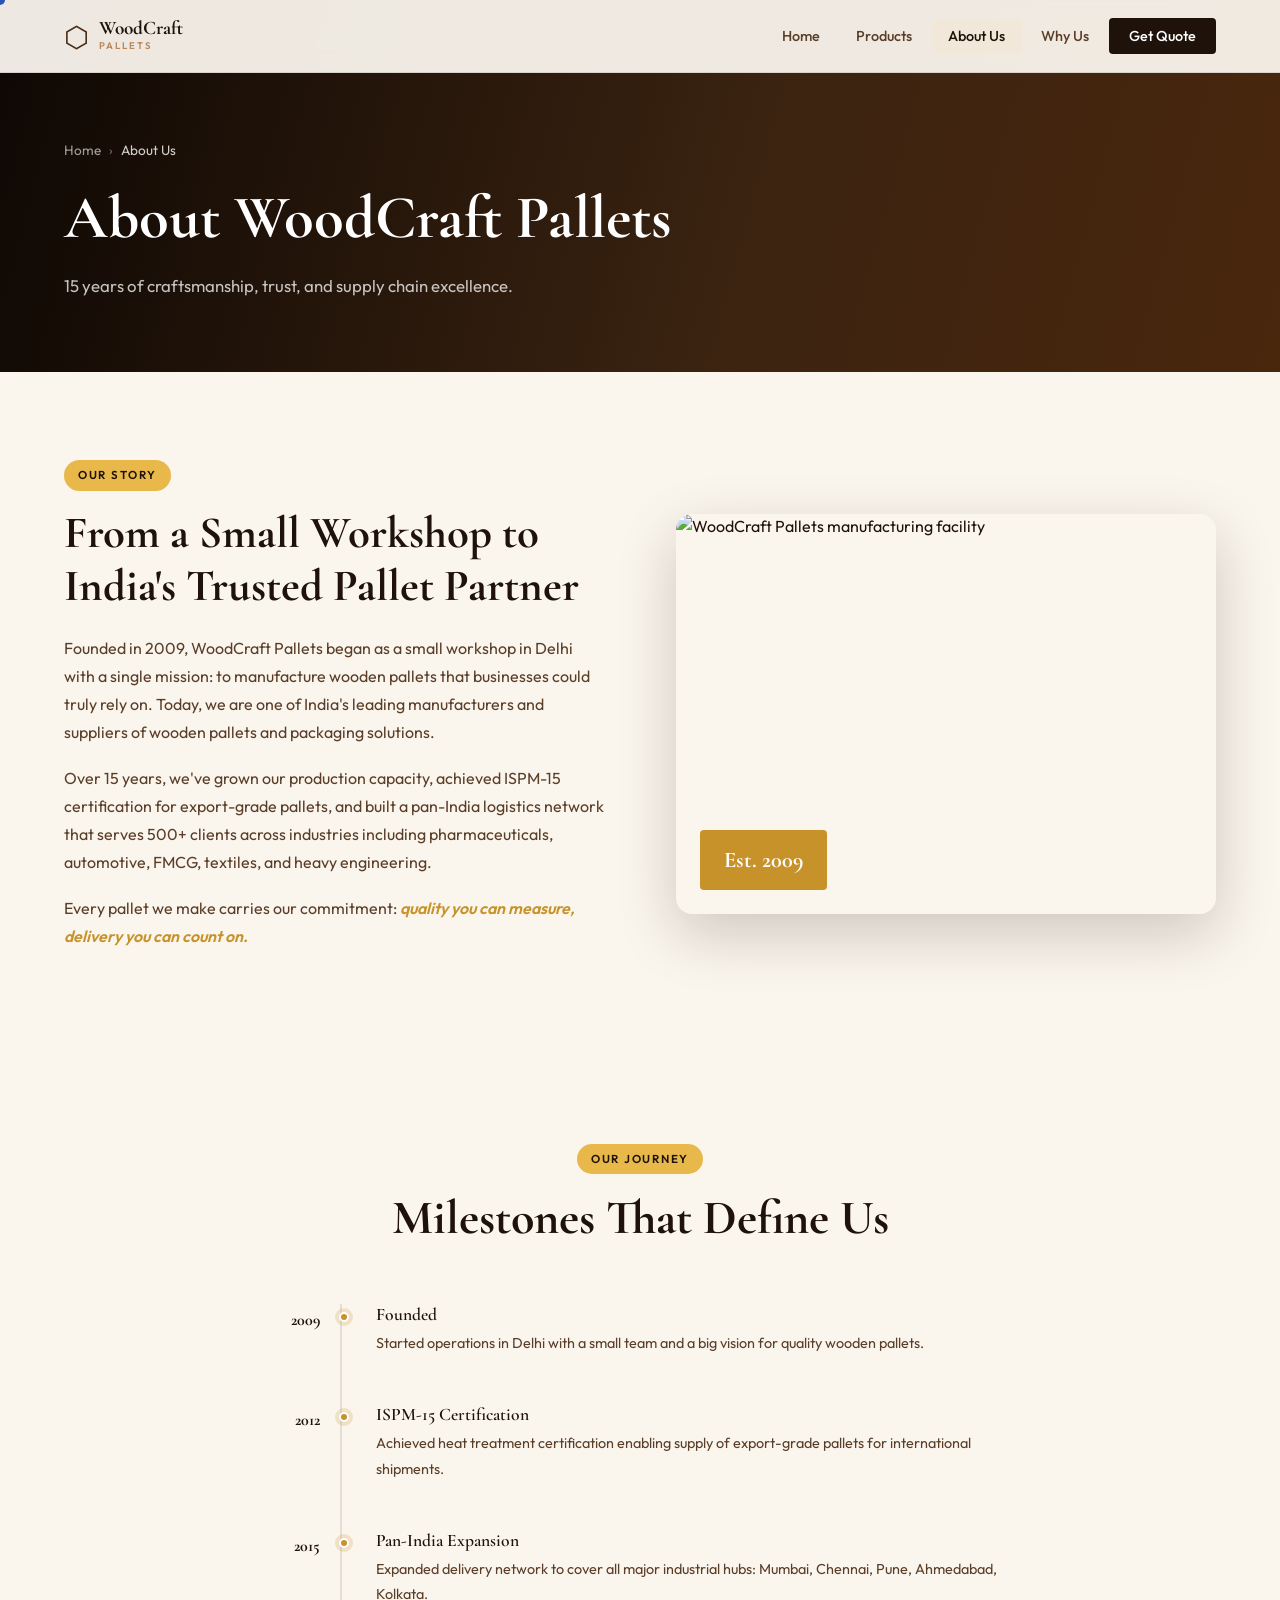
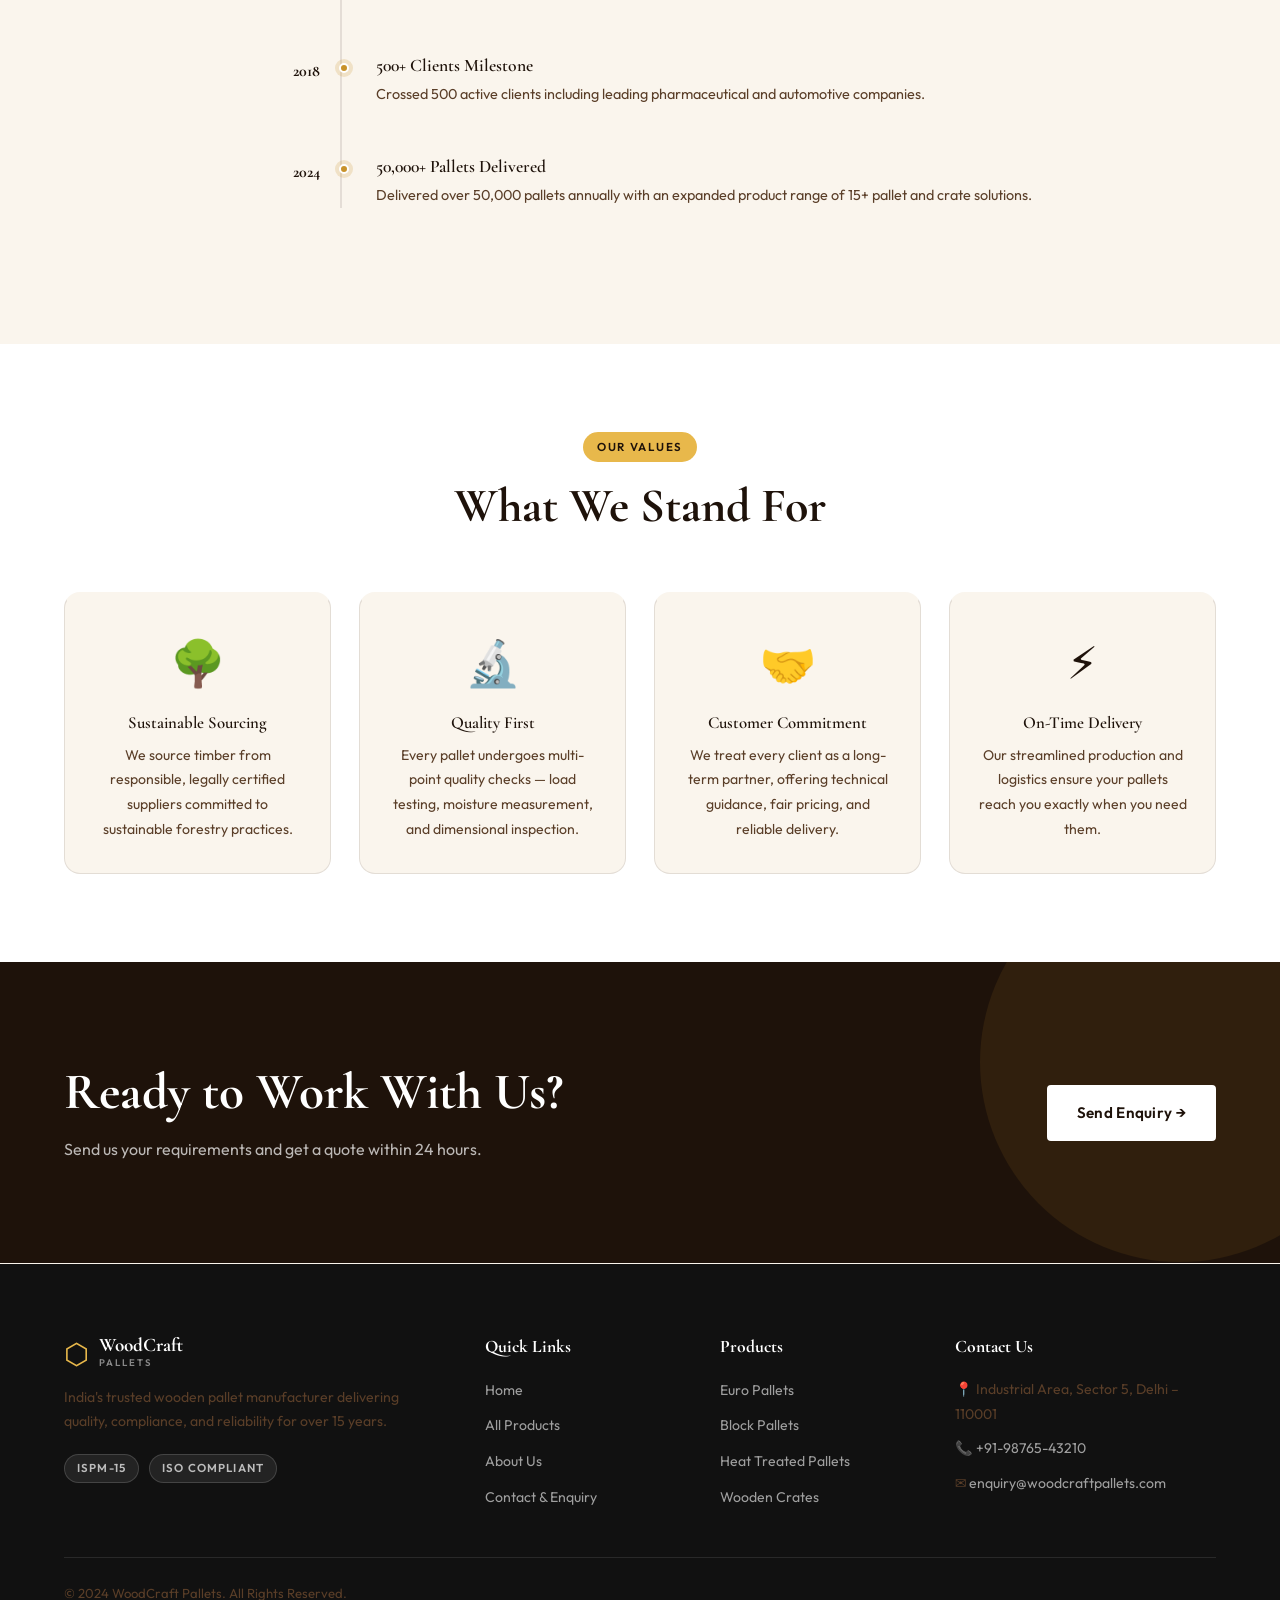
==== about.html @ e4a608f3 "new from mac" ====
<!DOCTYPE html>
<html lang="en">
<head>
  <meta charset="UTF-8" />
  <meta name="viewport" content="width=device-width, initial-scale=1.0" />
  <title>About Us – WoodCraft Pallets | 15+ Years of Excellence</title>
  <meta name="description" content="WoodCraft Pallets has been India's leading wooden pallet manufacturer for 15+ years. ISPM-15 certified, serving 500+ clients with quality and integrity." />
  <meta name="robots" content="index, follow" />
  <link rel="canonical" href="https://www.woodcraftpallets.com/about.html" />
  <link rel="preconnect" href="https://fonts.googleapis.com">
  <link href="https://fonts.googleapis.com/css2?family=Cormorant+Garamond:ital,wght@0,400;0,600;0,700;1,400;1,600&family=Outfit:wght@300;400;500;600;700&display=swap" rel="stylesheet">
  <link rel="stylesheet" href="css/style.css" />
  <link rel="stylesheet" href="css/enhanced.css" />
</head>
<body>

<!-- LOADER -->
<div class="page-loader" id="page-loader"><div class="loader-inner"><div class="loader-logo"><span class="loader-hex">⬡</span><span class="loader-brand">WoodCraft</span></div><div class="loader-bar"><div class="loader-fill"></div></div></div></div>

<!-- CURSOR -->
<div class="custom-cursor" id="cursor"></div>
<div class="custom-cursor-follower" id="cursor-follower"></div>

<header class="site-header" id="site-header">
  <div class="header-inner container">
    <a href="index.html" class="logo">
      <span class="logo-icon">⬡</span>
      <div class="logo-text">
        <span class="logo-main">WoodCraft</span>
        <span class="logo-sub">PALLETS</span>
      </div>
    </a>
    <nav class="main-nav" id="main-nav" aria-label="Main Navigation">
      <ul>
        <li><a href="index.html">Home</a></li>
        <li><a href="products.html">Products</a></li>
        <li><a href="about.html" class="active">About Us</a></li>
        <li><a href="index.html#why-us">Why Us</a></li>
        <li><a href="contact.html" class="nav-cta">Get Quote</a></li>
      </ul>
    </nav>
    <button class="hamburger" id="hamburger" aria-label="Toggle Menu" aria-expanded="false">
      <span></span><span></span><span></span>
    </button>
  </div>
</header>

<section class="page-hero" aria-label="About Page Hero">
  <div class="page-hero-bg" style="background-image:url('https://images.unsplash.com/photo-1587293852726-70cdb56c2866?w=1200&q=68&auto=format&fm=webp&fit=crop');background-size:cover;background-position:center;"></div>
  <div class="container">
    <nav class="breadcrumb" aria-label="Breadcrumb">
      <a href="index.html">Home</a> <span>›</span> <span>About Us</span>
    </nav>
    <h1>About WoodCraft Pallets</h1>
    <p>15 years of craftsmanship, trust, and supply chain excellence.</p>
  </div>
</section>

<section class="section about-section">
  <div class="container">
    <div class="about-story">
      <div class="about-story-text">
        <span class="section-tag">Our Story</span>
        <h2>From a Small Workshop to India's Trusted Pallet Partner</h2>
        <p>Founded in 2009, WoodCraft Pallets began as a small workshop in Delhi with a single mission: to manufacture wooden pallets that businesses could truly rely on. Today, we are one of India's leading manufacturers and suppliers of wooden pallets and packaging solutions.</p>
        <p>Over 15 years, we've grown our production capacity, achieved ISPM-15 certification for export-grade pallets, and built a pan-India logistics network that serves 500+ clients across industries including pharmaceuticals, automotive, FMCG, textiles, and heavy engineering.</p>
        <p>Every pallet we make carries our commitment: <em>quality you can measure, delivery you can count on.</em></p>
      </div>
      <div class="about-story-visual">
        <div class="about-img-card" style="position:relative;border-radius:16px;overflow:hidden;box-shadow:0 20px 60px rgba(30,18,10,.2);">
          <img src="https://images.unsplash.com/photo-1558618666-fcd25c85cd64?w=700&q=70&auto=format&fm=webp&fit=crop" alt="WoodCraft Pallets manufacturing facility" style="width:100%;height:440px;object-fit:cover;display:block;" loading="lazy"/>
          <div style="position:absolute;bottom:24px;left:24px;">
            <div class="about-badge">Est. 2009</div>
          </div>
        </div>
      </div>
    </div>
  </div>
</section>

<section class="section milestones-section">
  <div class="container">
    <div class="section-header">
      <span class="section-tag">Our Journey</span>
      <h2>Milestones That Define Us</h2>
    </div>
    <div class="timeline">
      <div class="timeline-item">
        <div class="timeline-year">2009</div>
        <div class="timeline-content">
          <h3>Founded</h3>
          <p>Started operations in Delhi with a small team and a big vision for quality wooden pallets.</p>
        </div>
      </div>
      <div class="timeline-item">
        <div class="timeline-year">2012</div>
        <div class="timeline-content">
          <h3>ISPM-15 Certification</h3>
          <p>Achieved heat treatment certification enabling supply of export-grade pallets for international shipments.</p>
        </div>
      </div>
      <div class="timeline-item">
        <div class="timeline-year">2015</div>
        <div class="timeline-content">
          <h3>Pan-India Expansion</h3>
          <p>Expanded delivery network to cover all major industrial hubs: Mumbai, Chennai, Pune, Ahmedabad, Kolkata.</p>
        </div>
      </div>
      <div class="timeline-item">
        <div class="timeline-year">2018</div>
        <div class="timeline-content">
          <h3>500+ Clients Milestone</h3>
          <p>Crossed 500 active clients including leading pharmaceutical and automotive companies.</p>
        </div>
      </div>
      <div class="timeline-item">
        <div class="timeline-year">2024</div>
        <div class="timeline-content">
          <h3>50,000+ Pallets Delivered</h3>
          <p>Delivered over 50,000 pallets annually with an expanded product range of 15+ pallet and crate solutions.</p>
        </div>
      </div>
    </div>
  </div>
</section>

<section class="section team-values-section">
  <div class="container">
    <div class="section-header">
      <span class="section-tag">Our Values</span>
      <h2>What We Stand For</h2>
    </div>
    <div class="values-grid">
      <div class="value-card">
        <div class="value-icon">🌳</div>
        <h3>Sustainable Sourcing</h3>
        <p>We source timber from responsible, legally certified suppliers committed to sustainable forestry practices.</p>
      </div>
      <div class="value-card">
        <div class="value-icon">🔬</div>
        <h3>Quality First</h3>
        <p>Every pallet undergoes multi-point quality checks — load testing, moisture measurement, and dimensional inspection.</p>
      </div>
      <div class="value-card">
        <div class="value-icon">🤝</div>
        <h3>Customer Commitment</h3>
        <p>We treat every client as a long-term partner, offering technical guidance, fair pricing, and reliable delivery.</p>
      </div>
      <div class="value-card">
        <div class="value-icon">⚡</div>
        <h3>On-Time Delivery</h3>
        <p>Our streamlined production and logistics ensure your pallets reach you exactly when you need them.</p>
      </div>
    </div>
  </div>
</section>

<section class="cta-banner">
  <div class="container">
    <div class="cta-inner">
      <div class="cta-text">
        <h2>Ready to Work With Us?</h2>
        <p>Send us your requirements and get a quote within 24 hours.</p>
      </div>
      <a href="contact.html" class="btn btn-light">Send Enquiry →</a>
    </div>
  </div>
</section>

<footer class="site-footer">
  <div class="container">
    <div class="footer-grid">
      <div class="footer-brand">
        <a href="index.html" class="logo">
          <span class="logo-icon">⬡</span>
          <div class="logo-text">
            <span class="logo-main">WoodCraft</span>
            <span class="logo-sub">PALLETS</span>
          </div>
        </a>
        <p>India's trusted wooden pallet manufacturer delivering quality, compliance, and reliability for over 15 years.</p>
        <div class="footer-certifications">
          <span class="cert-badge">ISPM-15</span>
          <span class="cert-badge">ISO Compliant</span>
        </div>
      </div>
      <div class="footer-links">
        <h4>Quick Links</h4>
        <ul>
          <li><a href="index.html">Home</a></li>
          <li><a href="products.html">All Products</a></li>
          <li><a href="about.html">About Us</a></li>
          <li><a href="contact.html">Contact & Enquiry</a></li>
        </ul>
      </div>
      <div class="footer-links">
        <h4>Products</h4>
        <ul>
          <li><a href="products.html">Euro Pallets</a></li>
          <li><a href="products.html">Block Pallets</a></li>
          <li><a href="products.html">Heat Treated Pallets</a></li>
          <li><a href="products.html">Wooden Crates</a></li>
        </ul>
      </div>
      <div class="footer-contact">
        <h4>Contact Us</h4>
        <p>📍 Industrial Area, Sector 5, Delhi – 110001</p>
        <p>📞 <a href="tel:+919876543210">+91-98765-43210</a></p>
        <p>✉️ <a href="mailto:enquiry@woodcraftpallets.com">enquiry@woodcraftpallets.com</a></p>
      </div>
    </div>
    <div class="footer-bottom">
      <p>© 2024 WoodCraft Pallets. All Rights Reserved.</p>
    </div>
  </div>
</footer>

<script src="js/main.js"></script>
<button class="back-to-top" id="back-to-top" aria-label="Back to top">↑</button>
<script src="js/enhanced.js"></script>
</body>
</html>
---- css/style.css ----
/* =========================================
   WoodCraft Pallets – Main Stylesheet
   Aesthetic: Industrial Luxury / Refined Craft
   ========================================= */

/* FONTS */
@import url('https://fonts.googleapis.com/css2?family=Cormorant+Garamond:ital,wght@0,400;0,600;0,700;1,400;1,600&family=Outfit:wght@300;400;500;600;700&display=swap');

/* ROOT VARIABLES */
:root {
  --wood-dark: #2C1810;
  --wood-mid: #5C3A1E;
  --wood-light: #8B5E3C;
  --wood-tan: #C4956A;
  --wood-cream: #F5EDE0;
  --wood-pale: #FAF5EE;
  --gold: #C8922A;
  --gold-light: #E8B84B;
  --charcoal: #1A1A1A;
  --text-dark: #2A1F14;
  --text-mid: #5C4A35;
  --text-light: #8C7B68;
  --white: #FFFFFF;
  --border: rgba(44, 24, 16, 0.12);
  --shadow: 0 4px 24px rgba(44, 24, 16, 0.12);
  --shadow-lg: 0 16px 48px rgba(44, 24, 16, 0.18);
  --radius: 4px;
  --radius-lg: 12px;
  --transition: all 0.3s cubic-bezier(0.4, 0, 0.2, 1);
  --font-display: 'Playfair Display', Georgia, serif;
  --font-body: 'DM Sans', system-ui, sans-serif;
}

/* RESET */
*, *::before, *::after { box-sizing: border-box; margin: 0; padding: 0; }
html { scroll-behavior: smooth; font-size: 16px; }
body {
  font-family: var(--font-body);
  color: var(--text-dark);
  background: var(--wood-pale);
  line-height: 1.6;
  -webkit-font-smoothing: antialiased;
}
img { max-width: 100%; display: block; }
a { color: inherit; text-decoration: none; }
ul { list-style: none; }
button { cursor: pointer; border: none; background: none; font-family: inherit; }
input, textarea, select {
  font-family: inherit;
  font-size: inherit;
}
.sr-only {
  position: absolute; width: 1px; height: 1px;
  padding: 0; margin: -1px; overflow: hidden;
  clip: rect(0,0,0,0); border: 0;
}

/* CONTAINER */
.container {
  width: 100%;
  max-width: 1200px;
  margin: 0 auto;
  padding: 0 24px;
}

/* SECTION */
.section { padding: 88px 0; }

/* =========================================
   TYPOGRAPHY
   ========================================= */
h1, h2, h3, h4 { font-family: var(--font-display); line-height: 1.2; color: var(--wood-dark); }
h1 { font-size: clamp(2.4rem, 5vw, 3.8rem); font-weight: 700; }
h2 { font-size: clamp(1.8rem, 3.5vw, 2.8rem); font-weight: 700; }
h3 { font-size: clamp(1.2rem, 2vw, 1.5rem); font-weight: 600; }
p { color: var(--text-mid); line-height: 1.75; }

em { font-style: italic; color: var(--gold); }

/* SECTION HEADER */
.section-header {
  text-align: center;
  max-width: 680px;
  margin: 0 auto 56px;
}
.section-header p { margin-top: 16px; font-size: 1.05rem; }

.section-tag {
  display: inline-block;
  background: var(--gold-light);
  color: var(--wood-dark);
  font-size: 0.72rem;
  font-weight: 600;
  letter-spacing: 0.15em;
  text-transform: uppercase;
  padding: 6px 14px;
  border-radius: 100px;
  margin-bottom: 16px;
}

/* =========================================
   BUTTONS
   ========================================= */
.btn {
  display: inline-flex;
  align-items: center;
  gap: 8px;
  padding: 14px 28px;
  border-radius: var(--radius);
  font-size: 0.95rem;
  font-weight: 600;
  letter-spacing: 0.02em;
  transition: var(--transition);
  cursor: pointer;
  text-align: center;
  white-space: nowrap;
}
.btn-primary {
  background: var(--wood-dark);
  color: var(--white);
  border: 2px solid var(--wood-dark);
}
.btn-primary:hover {
  background: var(--wood-mid);
  border-color: var(--wood-mid);
  transform: translateY(-2px);
  box-shadow: var(--shadow);
}
.btn-outline {
  background: transparent;
  color: var(--white);
  border: 2px solid rgba(255,255,255,0.6);
}
.btn-outline:hover {
  background: rgba(255,255,255,0.12);
  border-color: var(--white);
}
.btn-light {
  background: var(--white);
  color: var(--wood-dark);
  border: 2px solid var(--white);
}
.btn-light:hover {
  background: var(--wood-cream);
  transform: translateY(-2px);
  box-shadow: var(--shadow);
}
.btn-gold {
  background: var(--gold);
  color: var(--white);
  border: 2px solid var(--gold);
}
.btn-gold:hover {
  background: var(--gold-light);
  border-color: var(--gold-light);
  transform: translateY(-2px);
}

/* =========================================
   HEADER
   ========================================= */
.site-header {
  position: fixed;
  top: 0; left: 0; right: 0;
  z-index: 1000;
  background: rgba(250, 245, 238, 0.95);
  backdrop-filter: blur(12px);
  border-bottom: 1px solid var(--border);
  transition: var(--transition);
}
.site-header.scrolled {
  box-shadow: var(--shadow);
}
.header-inner {
  display: flex;
  align-items: center;
  justify-content: space-between;
  height: 72px;
}

/* LOGO */
.logo {
  display: flex;
  align-items: center;
  gap: 10px;
  text-decoration: none;
}
.logo-icon {
  font-size: 1.8rem;
  color: var(--wood-mid);
  line-height: 1;
}
.logo-text { display: flex; flex-direction: column; }
.logo-main {
  font-family: var(--font-display);
  font-weight: 800;
  font-size: 1.2rem;
  color: var(--wood-dark);
  line-height: 1;
}
.logo-sub {
  font-size: 0.6rem;
  font-weight: 600;
  letter-spacing: 0.2em;
  color: var(--wood-tan);
  text-transform: uppercase;
}

/* NAV */
.main-nav ul {
  display: flex;
  align-items: center;
  gap: 4px;
}
.main-nav a {
  padding: 8px 16px;
  font-size: 0.9rem;
  font-weight: 500;
  color: var(--text-mid);
  border-radius: var(--radius);
  transition: var(--transition);
  position: relative;
}
.main-nav a:hover, .main-nav a.active {
  color: var(--wood-dark);
  background: var(--wood-cream);
}
.main-nav a.nav-cta {
  background: var(--wood-dark);
  color: var(--white);
  padding: 9px 20px;
  border-radius: var(--radius);
}
.main-nav a.nav-cta:hover {
  background: var(--wood-mid);
}

/* HAMBURGER */
.hamburger {
  display: none;
  flex-direction: column;
  gap: 5px;
  padding: 4px;
}
.hamburger span {
  display: block;
  width: 24px;
  height: 2px;
  background: var(--wood-dark);
  transition: var(--transition);
  border-radius: 2px;
}
.hamburger.open span:nth-child(1) { transform: translateY(7px) rotate(45deg); }
.hamburger.open span:nth-child(2) { opacity: 0; }
.hamburger.open span:nth-child(3) { transform: translateY(-7px) rotate(-45deg); }

/* =========================================
   HERO
   ========================================= */
.hero {
  position: relative;
  min-height: 100vh;
  display: flex;
  align-items: center;
  overflow: hidden;
  padding-top: 72px;
}
.hero-bg {
  position: absolute;
  inset: 0;
  z-index: 0;
}
.hero-wood-grain {
  position: absolute;
  inset: 0;
  background: 
    linear-gradient(160deg, var(--wood-dark) 0%, var(--wood-mid) 40%, var(--wood-light) 100%);
}
/* Wood grain texture overlay */
.hero-wood-grain::before {
  content: '';
  position: absolute;
  inset: 0;
  background-image: 
    repeating-linear-gradient(
      85deg,
      transparent,
      transparent 3px,
      rgba(0,0,0,0.03) 3px,
      rgba(0,0,0,0.03) 6px
    ),
    repeating-linear-gradient(
      92deg,
      transparent,
      transparent 12px,
      rgba(255,255,255,0.02) 12px,
      rgba(255,255,255,0.02) 24px
    );
}
.hero-overlay {
  position: absolute;
  inset: 0;
  background: linear-gradient(to right, rgba(0,0,0,0.3) 0%, transparent 60%);
}

/* Decorative pallet pattern */
.hero-wood-grain::after {
  content: '';
  position: absolute;
  right: -60px;
  bottom: -60px;
  width: 600px;
  height: 600px;
  border-radius: 50%;
  background: radial-gradient(circle, rgba(200, 146, 42, 0.15) 0%, transparent 60%);
}

.hero-content {
  position: relative;
  z-index: 2;
  padding-top: 40px;
  padding-bottom: 120px;
}
.hero-badge {
  display: inline-flex;
  align-items: center;
  gap: 8px;
  background: rgba(200, 146, 42, 0.2);
  border: 1px solid rgba(200, 146, 42, 0.4);
  color: var(--gold-light);
  padding: 8px 18px;
  border-radius: 100px;
  font-size: 0.82rem;
  font-weight: 500;
  letter-spacing: 0.02em;
  margin-bottom: 28px;
  animation: fadeSlideUp 0.6s ease both;
}
.hero-title {
  color: var(--white);
  font-size: clamp(2.8rem, 6vw, 4.8rem);
  font-weight: 800;
  line-height: 1.1;
  margin-bottom: 24px;
  max-width: 680px;
  animation: fadeSlideUp 0.6s ease 0.1s both;
}
.hero-title em { color: var(--gold-light); font-style: italic; }
.hero-desc {
  color: rgba(255,255,255,0.8);
  font-size: 1.1rem;
  max-width: 520px;
  margin-bottom: 40px;
  animation: fadeSlideUp 0.6s ease 0.2s both;
}
.hero-actions {
  display: flex;
  gap: 16px;
  flex-wrap: wrap;
  margin-bottom: 64px;
  animation: fadeSlideUp 0.6s ease 0.3s both;
}
.hero-stats {
  display: flex;
  gap: 40px;
  flex-wrap: wrap;
  animation: fadeSlideUp 0.6s ease 0.4s both;
}
.stat {
  display: flex;
  flex-direction: column;
  gap: 2px;
}
.stat strong {
  font-family: var(--font-display);
  font-size: 2rem;
  font-weight: 800;
  color: var(--white);
  line-height: 1;
}
.stat span {
  font-size: 0.8rem;
  color: rgba(255,255,255,0.65);
  letter-spacing: 0.05em;
}
.hero-scroll-hint {
  position: absolute;
  bottom: 40px;
  left: 50%;
  transform: translateX(-50%);
  display: flex;
  flex-direction: column;
  align-items: center;
  gap: 8px;
  z-index: 2;
}
.hero-scroll-hint span {
  font-size: 0.72rem;
  letter-spacing: 0.15em;
  text-transform: uppercase;
  color: rgba(255,255,255,0.5);
}
.scroll-arrow {
  width: 20px;
  height: 20px;
  border-right: 2px solid rgba(255,255,255,0.5);
  border-bottom: 2px solid rgba(255,255,255,0.5);
  transform: rotate(45deg);
  animation: bounce 1.5s ease infinite;
}

/* =========================================
   MARQUEE STRIP
   ========================================= */
.marquee-strip {
  background: var(--wood-dark);
  padding: 14px 0;
  overflow: hidden;
}
.marquee-track {
  display: flex;
  gap: 32px;
  width: max-content;
  animation: marquee 30s linear infinite;
}
.marquee-track span {
  color: rgba(255,255,255,0.7);
  font-size: 0.8rem;
  font-weight: 500;
  letter-spacing: 0.1em;
  text-transform: uppercase;
  white-space: nowrap;
  flex-shrink: 0;
}
.marquee-track span:nth-child(even) { color: var(--gold); }

/* =========================================
   PRODUCTS SECTION
   ========================================= */
.products-section { background: var(--wood-pale); }

.products-grid {
  display: grid;
  grid-template-columns: repeat(auto-fill, minmax(280px, 1fr));
  gap: 28px;
}
.products-grid.all-products {
  grid-template-columns: repeat(auto-fill, minmax(280px, 1fr));
}

.product-card {
  background: var(--white);
  border: 1px solid var(--border);
  border-radius: var(--radius-lg);
  overflow: hidden;
  transition: var(--transition);
  cursor: pointer;
  display: flex;
  flex-direction: column;
}
.product-card:hover {
  transform: translateY(-6px);
  box-shadow: var(--shadow-lg);
  border-color: var(--wood-tan);
}
.product-visual {
  height: 200px;
  position: relative;
  overflow: hidden;
  background: var(--wood-cream);
}
.product-illustration {
  width: 100%;
  height: 100%;
  display: flex;
  align-items: center;
  justify-content: center;
}
.product-emoji {
  font-size: 5rem;
  filter: saturate(0.7);
  transition: var(--transition);
}
.product-card:hover .product-emoji {
  transform: scale(1.1);
  filter: saturate(1);
}
.product-category-badge {
  position: absolute;
  top: 12px;
  left: 12px;
  background: var(--wood-dark);
  color: var(--white);
  font-size: 0.68rem;
  font-weight: 600;
  letter-spacing: 0.1em;
  text-transform: uppercase;
  padding: 4px 10px;
  border-radius: 100px;
}
.product-card-body {
  padding: 20px;
  flex: 1;
  display: flex;
  flex-direction: column;
}
.product-card-body h3 {
  font-size: 1.1rem;
  margin-bottom: 8px;
  color: var(--wood-dark);
}
.product-card-body p {
  font-size: 0.88rem;
  color: var(--text-light);
  line-height: 1.6;
  margin-bottom: 16px;
  flex: 1;
  display: -webkit-box;
  -webkit-line-clamp: 3;
  -webkit-box-orient: vertical;
  overflow: hidden;
}
.product-card-meta {
  display: flex;
  gap: 12px;
  margin-bottom: 16px;
  flex-wrap: wrap;
}
.meta-chip {
  font-size: 0.72rem;
  font-weight: 500;
  color: var(--wood-mid);
  background: var(--wood-cream);
  padding: 3px 10px;
  border-radius: 100px;
  border: 1px solid var(--border);
}
.product-card-actions {
  display: flex;
  gap: 10px;
}
.product-card-actions .btn {
  flex: 1;
  justify-content: center;
  padding: 10px 16px;
  font-size: 0.85rem;
}
.btn-sm-outline {
  background: transparent;
  color: var(--wood-dark);
  border: 1.5px solid var(--border);
  border-radius: var(--radius);
  padding: 10px 16px;
  font-size: 0.85rem;
  font-weight: 500;
  transition: var(--transition);
  cursor: pointer;
  text-align: center;
  flex: 1;
}
.btn-sm-outline:hover {
  border-color: var(--wood-dark);
  background: var(--wood-cream);
}

.center-action { text-align: center; margin-top: 48px; }

/* =========================================
   WHY SECTION
   ========================================= */
.why-section { background: var(--white); }

.why-inner {
  display: grid;
  grid-template-columns: 1fr 1fr;
  gap: 72px;
  align-items: center;
}
.why-text .section-tag { margin-bottom: 16px; }
.why-text h2 { margin-bottom: 20px; }
.why-text > p { margin-bottom: 36px; }

.why-list {
  display: flex;
  flex-direction: column;
  gap: 24px;
  margin-bottom: 40px;
}
.why-list li {
  display: flex;
  gap: 16px;
  align-items: flex-start;
}
.why-icon {
  width: 28px;
  height: 28px;
  background: var(--gold);
  color: var(--white);
  border-radius: 50%;
  display: flex;
  align-items: center;
  justify-content: center;
  font-size: 0.85rem;
  font-weight: 700;
  flex-shrink: 0;
  margin-top: 2px;
}
.why-list strong { display: block; color: var(--wood-dark); margin-bottom: 4px; }
.why-list p { font-size: 0.9rem; margin: 0; }

.why-visual { position: relative; }
.why-card-stack {
  position: relative;
  height: 420px;
}
.why-card {
  position: absolute;
  background: var(--white);
  border: 1px solid var(--border);
  border-radius: var(--radius-lg);
  padding: 28px;
  box-shadow: var(--shadow-lg);
}
.why-card-1 {
  top: 0; left: 0;
  width: 240px;
  background: var(--wood-dark);
  color: var(--white);
  z-index: 3;
}
.why-card-2 {
  top: 100px; right: 0;
  width: 220px;
  background: var(--gold);
  color: var(--white);
  z-index: 2;
}
.why-card-3 {
  bottom: 0; left: 40px;
  width: 260px;
  background: var(--white);
  z-index: 1;
}
.wc-number {
  font-family: var(--font-display);
  font-size: 2.8rem;
  font-weight: 800;
  line-height: 1;
  margin-bottom: 8px;
}
.wc-label {
  font-size: 0.88rem;
  font-weight: 500;
  opacity: 0.85;
  line-height: 1.4;
}
.why-card-3 .wc-number { color: var(--wood-dark); }
.why-card-3 .wc-label { color: var(--text-mid); }

/* =========================================
   PROCESS SECTION
   ========================================= */
.process-section { background: var(--wood-cream); }

.process-steps {
  display: flex;
  align-items: center;
  gap: 0;
  flex-wrap: wrap;
  justify-content: center;
}
.process-step {
  background: var(--white);
  border: 1px solid var(--border);
  border-radius: var(--radius-lg);
  padding: 36px 28px;
  text-align: center;
  flex: 1;
  min-width: 200px;
  max-width: 240px;
  position: relative;
  transition: var(--transition);
}
.process-step:hover {
  box-shadow: var(--shadow);
  transform: translateY(-4px);
}
.step-num {
  position: absolute;
  top: -14px;
  left: 50%;
  transform: translateX(-50%);
  background: var(--wood-dark);
  color: var(--white);
  font-family: var(--font-display);
  font-size: 0.75rem;
  font-weight: 700;
  padding: 4px 12px;
  border-radius: 100px;
  letter-spacing: 0.1em;
}
.step-icon {
  font-size: 2.5rem;
  margin-bottom: 16px;
  margin-top: 8px;
}
.process-step h3 {
  font-size: 1.05rem;
  margin-bottom: 10px;
}
.process-step p {
  font-size: 0.85rem;
  line-height: 1.55;
}
.process-arrow {
  font-size: 1.8rem;
  color: var(--wood-tan);
  padding: 0 8px;
  flex-shrink: 0;
}

/* =========================================
   CTA BANNER
   ========================================= */
.cta-banner {
  background: var(--wood-dark);
  padding: 64px 0;
  position: relative;
  overflow: hidden;
}
.cta-banner::before {
  content: '';
  position: absolute;
  right: -100px; top: -100px;
  width: 400px; height: 400px;
  border-radius: 50%;
  background: rgba(200, 146, 42, 0.1);
}
.cta-inner {
  display: flex;
  align-items: center;
  justify-content: space-between;
  gap: 40px;
  flex-wrap: wrap;
  position: relative;
  z-index: 2;
}
.cta-text h2 { color: var(--white); font-size: 2rem; margin-bottom: 8px; }
.cta-text p { color: rgba(255,255,255,0.7); margin: 0; }

/* =========================================
   PAGE HERO (Inner pages)
   ========================================= */
.page-hero {
  position: relative;
  background: var(--wood-dark);
  padding: 140px 0 72px;
  overflow: hidden;
}
.page-hero-bg {
  position: absolute;
  inset: 0;
  background:
    linear-gradient(135deg, var(--wood-dark) 0%, var(--wood-mid) 100%);
  opacity: 0.95;
}
.page-hero-bg::after {
  content: '';
  position: absolute;
  inset: 0;
  background-image: repeating-linear-gradient(
    88deg,
    transparent,
    transparent 4px,
    rgba(255,255,255,0.02) 4px,
    rgba(255,255,255,0.02) 8px
  );
}
.page-hero .container { position: relative; z-index: 2; }
.page-hero h1 { color: var(--white); margin-bottom: 16px; }
.page-hero p { color: rgba(255,255,255,0.75); font-size: 1.05rem; max-width: 600px; }

.breadcrumb {
  display: flex;
  align-items: center;
  gap: 8px;
  margin-bottom: 20px;
  font-size: 0.85rem;
}
.breadcrumb a { color: rgba(255,255,255,0.6); }
.breadcrumb a:hover { color: var(--white); }
.breadcrumb span { color: rgba(255,255,255,0.4); }
.breadcrumb span:last-child { color: rgba(255,255,255,0.8); }

/* =========================================
   FILTER BAR
   ========================================= */
.filter-bar {
  background: var(--white);
  border-bottom: 1px solid var(--border);
  padding: 16px 0;
  position: sticky;
  top: 72px;
  z-index: 100;
}
.filter-inner {
  display: flex;
  align-items: center;
  gap: 16px;
  flex-wrap: wrap;
}
.filter-label {
  font-size: 0.85rem;
  font-weight: 600;
  color: var(--text-mid);
  flex-shrink: 0;
}
.filter-buttons { display: flex; gap: 8px; flex-wrap: wrap; }
.filter-btn {
  padding: 7px 16px;
  border-radius: 100px;
  font-size: 0.82rem;
  font-weight: 500;
  color: var(--text-mid);
  background: var(--wood-cream);
  border: 1.5px solid transparent;
  cursor: pointer;
  transition: var(--transition);
}
.filter-btn:hover { border-color: var(--wood-dark); color: var(--wood-dark); }
.filter-btn.active {
  background: var(--wood-dark);
  color: var(--white);
  border-color: var(--wood-dark);
}
.product-count {
  margin-left: auto;
  font-size: 0.82rem;
  color: var(--text-light);
}

/* PRODUCT HIDDEN */
.product-card.hidden { display: none; }

/* =========================================
   PRODUCT MODAL
   ========================================= */
.modal-overlay {
  display: none;
  position: fixed;
  inset: 0;
  background: rgba(0,0,0,0.6);
  z-index: 2000;
  align-items: center;
  justify-content: center;
  padding: 20px;
  backdrop-filter: blur(4px);
}
.modal-overlay.active { display: flex; }
.modal-box {
  background: var(--white);
  border-radius: var(--radius-lg);
  max-width: 720px;
  width: 100%;
  max-height: 90vh;
  overflow-y: auto;
  position: relative;
  animation: modalIn 0.3s ease;
}
.modal-close {
  position: sticky;
  top: 16px;
  float: right;
  margin: 16px 16px 0 0;
  width: 36px;
  height: 36px;
  border-radius: 50%;
  background: var(--wood-cream);
  color: var(--text-dark);
  font-size: 1rem;
  display: flex;
  align-items: center;
  justify-content: center;
  cursor: pointer;
  transition: var(--transition);
  z-index: 10;
}
.modal-close:hover { background: var(--wood-dark); color: var(--white); }
.modal-content { padding: 32px; clear: both; }

.modal-visual {
  width: 100%;
  height: 240px;
  background: var(--wood-cream);
  border-radius: var(--radius-lg);
  display: flex;
  align-items: center;
  justify-content: center;
  font-size: 7rem;
  margin-bottom: 28px;
}
.modal-header { margin-bottom: 20px; }
.modal-header .section-tag { margin-bottom: 10px; }
.modal-header h2 { font-size: 1.8rem; margin-bottom: 8px; }
.modal-desc { margin-bottom: 24px; font-size: 0.95rem; line-height: 1.75; }

.modal-specs { margin-bottom: 28px; }
.modal-specs h4 { font-size: 0.8rem; letter-spacing: 0.12em; text-transform: uppercase; color: var(--text-light); margin-bottom: 12px; }
.specs-grid {
  display: grid;
  grid-template-columns: repeat(2, 1fr);
  gap: 10px;
}
.spec-item {
  background: var(--wood-pale);
  border: 1px solid var(--border);
  border-radius: var(--radius);
  padding: 12px 16px;
}
.spec-item .spec-key {
  font-size: 0.75rem;
  color: var(--text-light);
  font-weight: 600;
  letter-spacing: 0.05em;
  text-transform: uppercase;
  margin-bottom: 4px;
}
.spec-item .spec-val {
  font-size: 0.9rem;
  font-weight: 600;
  color: var(--wood-dark);
}
.modal-features { margin-bottom: 28px; }
.modal-features h4 { font-size: 0.8rem; letter-spacing: 0.12em; text-transform: uppercase; color: var(--text-light); margin-bottom: 12px; }
.modal-features ul { display: flex; flex-direction: column; gap: 8px; }
.modal-features li {
  font-size: 0.9rem;
  color: var(--text-mid);
  display: flex;
  align-items: flex-start;
  gap: 10px;
}
.modal-features li::before {
  content: '→';
  color: var(--gold);
  font-weight: 700;
  flex-shrink: 0;
}
.modal-actions { display: flex; gap: 12px; flex-wrap: wrap; }
.modal-actions .btn { flex: 1; justify-content: center; min-width: 160px; }

/* =========================================
   ABOUT PAGE
   ========================================= */
.about-story {
  display: grid;
  grid-template-columns: 1fr 1fr;
  gap: 72px;
  align-items: center;
}
.about-story-text .section-tag { margin-bottom: 16px; }
.about-story-text h2 { margin-bottom: 20px; }
.about-story-text p { margin-bottom: 18px; }
.about-story-text em { font-style: italic; color: var(--gold); font-weight: 600; }

.about-img-card {
  position: relative;
  height: 400px;
  border-radius: var(--radius-lg);
  overflow: hidden;
}
.about-img-wood {
  width: 100%;
  height: 100%;
  background: linear-gradient(135deg, var(--wood-mid) 0%, var(--wood-dark) 60%, var(--wood-light) 100%);
}
.about-img-wood::after {
  content: '';
  position: absolute;
  inset: 0;
  background-image: repeating-linear-gradient(
    88deg, transparent, transparent 6px,
    rgba(255,255,255,0.03) 6px, rgba(255,255,255,0.03) 12px
  );
}
.about-img-overlay {
  position: absolute;
  inset: 0;
  display: flex;
  align-items: flex-end;
  padding: 28px;
}
.about-badge {
  background: var(--gold);
  color: var(--white);
  font-family: var(--font-display);
  font-size: 1.4rem;
  font-weight: 700;
  padding: 12px 24px;
  border-radius: var(--radius);
}

/* TIMELINE */
.milestones-section { background: var(--wood-pale); }
.timeline {
  position: relative;
  max-width: 800px;
  margin: 0 auto;
}
.timeline::before {
  content: '';
  position: absolute;
  left: 100px;
  top: 0; bottom: 0;
  width: 2px;
  background: var(--border);
}
.timeline-item {
  display: flex;
  gap: 32px;
  margin-bottom: 48px;
  align-items: flex-start;
  position: relative;
}
.timeline-item::before {
  content: '';
  position: absolute;
  left: 99px;
  top: 8px;
  width: 10px;
  height: 10px;
  border-radius: 50%;
  background: var(--gold);
  border: 2px solid var(--white);
  box-shadow: 0 0 0 3px rgba(200, 146, 42, 0.3);
}
.timeline-year {
  font-family: var(--font-display);
  font-size: 1rem;
  font-weight: 700;
  color: var(--wood-dark);
  width: 80px;
  flex-shrink: 0;
  text-align: right;
  padding-top: 4px;
}
.timeline-content {
  padding-left: 24px;
  flex: 1;
}
.timeline-content h3 { font-size: 1.1rem; margin-bottom: 6px; }
.timeline-content p { font-size: 0.9rem; margin: 0; }

/* VALUES */
.team-values-section { background: var(--white); }
.values-grid {
  display: grid;
  grid-template-columns: repeat(auto-fit, minmax(220px, 1fr));
  gap: 28px;
}
.value-card {
  background: var(--wood-pale);
  border: 1px solid var(--border);
  border-radius: var(--radius-lg);
  padding: 32px 28px;
  text-align: center;
  transition: var(--transition);
}
.value-card:hover { box-shadow: var(--shadow); transform: translateY(-4px); }
.value-icon { font-size: 2.5rem; margin-bottom: 16px; }
.value-card h3 { font-size: 1.05rem; margin-bottom: 10px; }
.value-card p { font-size: 0.88rem; }

/* =========================================
   CONTACT PAGE
   ========================================= */
.contact-section { background: var(--wood-pale); }
.contact-layout {
  display: grid;
  grid-template-columns: 1fr 1.6fr;
  gap: 56px;
  align-items: start;
}
.contact-info-panel h2 { font-size: 1.8rem; margin-bottom: 12px; }
.contact-info-panel > p { margin-bottom: 32px; }

.contact-items { display: flex; flex-direction: column; gap: 24px; margin-bottom: 36px; }
.contact-item {
  display: flex;
  gap: 16px;
  align-items: flex-start;
}
.contact-item-icon {
  width: 40px;
  height: 40px;
  background: var(--wood-cream);
  border: 1px solid var(--border);
  border-radius: var(--radius);
  display: flex;
  align-items: center;
  justify-content: center;
  font-size: 1.1rem;
  flex-shrink: 0;
}
.contact-item strong { display: block; color: var(--wood-dark); margin-bottom: 4px; font-size: 0.9rem; }
.contact-item p { font-size: 0.88rem; margin: 0; line-height: 1.5; }
.contact-item a { color: var(--wood-mid); }
.contact-item a:hover { color: var(--gold); }

.contact-trust { display: flex; flex-direction: column; gap: 12px; }
.trust-badge {
  display: flex;
  align-items: center;
  gap: 12px;
  font-size: 0.88rem;
  color: var(--text-mid);
  font-weight: 500;
}
.trust-icon {
  width: 22px;
  height: 22px;
  background: var(--gold);
  color: var(--white);
  border-radius: 50%;
  display: flex;
  align-items: center;
  justify-content: center;
  font-size: 0.7rem;
  font-weight: 700;
  flex-shrink: 0;
}

/* ENQUIRY FORM */
.enquiry-form-panel {
  background: var(--white);
  border: 1px solid var(--border);
  border-radius: var(--radius-lg);
  overflow: hidden;
}
.form-header {
  background: var(--wood-dark);
  padding: 28px 32px;
}
.form-header h2 { color: var(--white); font-size: 1.4rem; margin-bottom: 6px; }
.form-header p { color: rgba(255,255,255,0.7); font-size: 0.9rem; margin: 0; }

.enquiry-form { padding: 32px; display: flex; flex-direction: column; gap: 20px; }

.form-row {
  display: grid;
  grid-template-columns: 1fr 1fr;
  gap: 16px;
}
.form-group { display: flex; flex-direction: column; gap: 6px; }
.form-group label {
  font-size: 0.85rem;
  font-weight: 600;
  color: var(--wood-dark);
  letter-spacing: 0.01em;
}
.req { color: var(--gold); }
.form-group input,
.form-group select,
.form-group textarea {
  padding: 11px 14px;
  border: 1.5px solid var(--border);
  border-radius: var(--radius);
  font-size: 0.9rem;
  color: var(--text-dark);
  background: var(--wood-pale);
  transition: var(--transition);
  outline: none;
  width: 100%;
}
.form-group input:focus,
.form-group select:focus,
.form-group textarea:focus {
  border-color: var(--wood-dark);
  background: var(--white);
  box-shadow: 0 0 0 3px rgba(44, 24, 16, 0.08);
}
.form-group input.error,
.form-group select.error,
.form-group textarea.error {
  border-color: #d32f2f;
}
.form-group textarea { resize: vertical; min-height: 100px; }
.form-group select { appearance: none; background-image: url("data:image/svg+xml,%3Csvg xmlns='http://www.w3.org/2000/svg' width='12' height='8' viewBox='0 0 12 8'%3E%3Cpath fill='%235C4A35' d='M1 1l5 5 5-5'/%3E%3C/svg%3E"); background-repeat: no-repeat; background-position: right 14px center; padding-right: 36px; }
.field-error { font-size: 0.78rem; color: #d32f2f; font-weight: 500; min-height: 18px; }

.form-consent { flex-direction: row; align-items: flex-start; }
.checkbox-label {
  display: flex;
  align-items: flex-start;
  gap: 10px;
  cursor: pointer;
  font-size: 0.85rem;
  color: var(--text-mid);
  line-height: 1.5;
}
.checkbox-label input[type="checkbox"] {
  width: 16px;
  height: 16px;
  accent-color: var(--wood-dark);
  flex-shrink: 0;
  margin-top: 2px;
}

.btn-submit {
  width: 100%;
  justify-content: center;
  padding: 15px;
  font-size: 1rem;
}

.form-success-msg, .form-error-msg {
  padding: 32px;
  text-align: center;
}
.form-success-msg { padding-top: 48px; }
.success-icon { font-size: 3rem; margin-bottom: 16px; }
.form-success-msg h3 { font-size: 1.4rem; margin-bottom: 10px; }
.form-success-msg p { margin-bottom: 24px; }
.form-error-msg {
  background: #fff3f3;
  border: 1px solid #ffcdd2;
  border-radius: var(--radius);
  margin: 16px 32px 0;
  font-size: 0.88rem;
  color: #c62828;
  padding: 12px 16px;
  text-align: left;
}

/* =========================================
   FOOTER
   ========================================= */
.site-footer {
  background: var(--charcoal);
  color: rgba(255,255,255,0.7);
  padding: 72px 0 0;
}
.footer-grid {
  display: grid;
  grid-template-columns: 2fr 1fr 1fr 1.4fr;
  gap: 48px;
  margin-bottom: 48px;
}
.footer-brand .logo { margin-bottom: 16px; }
.footer-brand .logo-main { color: var(--white); }
.footer-brand .logo-icon { color: var(--gold-light); }
.footer-brand .logo-sub { color: rgba(255,255,255,0.5); }
.footer-brand p { font-size: 0.88rem; line-height: 1.7; margin-bottom: 20px; }
.footer-certifications { display: flex; gap: 10px; }
.cert-badge {
  background: rgba(255,255,255,0.08);
  border: 1px solid rgba(255,255,255,0.15);
  color: rgba(255,255,255,0.7);
  font-size: 0.72rem;
  font-weight: 600;
  letter-spacing: 0.1em;
  padding: 4px 12px;
  border-radius: 100px;
  text-transform: uppercase;
}
.footer-links h4, .footer-contact h4 {
  font-family: var(--font-display);
  color: var(--white);
  font-size: 1rem;
  margin-bottom: 20px;
}
.footer-links ul { display: flex; flex-direction: column; gap: 10px; }
.footer-links a {
  font-size: 0.88rem;
  color: rgba(255,255,255,0.6);
  transition: var(--transition);
}
.footer-links a:hover { color: var(--gold-light); }
.footer-contact p, .footer-contact address { font-style: normal; font-size: 0.88rem; margin-bottom: 10px; }
.footer-contact a { color: rgba(255,255,255,0.6); }
.footer-contact a:hover { color: var(--gold-light); }
.footer-bottom {
  border-top: 1px solid rgba(255,255,255,0.1);
  padding: 24px 0;
  display: flex;
  align-items: center;
  justify-content: space-between;
  flex-wrap: wrap;
  gap: 12px;
  font-size: 0.82rem;
  color: rgba(255,255,255,0.4);
}
.footer-seo-links { display: flex; gap: 16px; flex-wrap: wrap; }
.footer-seo-links a { color: rgba(255,255,255,0.4); font-size: 0.78rem; }
.footer-seo-links a:hover { color: rgba(255,255,255,0.7); }

/* =========================================
   ANIMATIONS
   ========================================= */
@keyframes fadeSlideUp {
  from { opacity: 0; transform: translateY(24px); }
  to { opacity: 1; transform: translateY(0); }
}
@keyframes bounce {
  0%, 100% { transform: rotate(45deg) translateY(0); }
  50% { transform: rotate(45deg) translateY(5px); }
}
@keyframes marquee {
  from { transform: translateX(0); }
  to { transform: translateX(-50%); }
}
@keyframes modalIn {
  from { opacity: 0; transform: scale(0.95) translateY(12px); }
  to { opacity: 1; transform: scale(1) translateY(0); }
}
.fade-in {
  opacity: 0;
  transform: translateY(32px);
  transition: opacity 0.6s ease, transform 0.6s ease;
}
.fade-in.visible { opacity: 1; transform: translateY(0); }
.fade-in-delay-1 { transition-delay: 0.1s; }
.fade-in-delay-2 { transition-delay: 0.2s; }
.fade-in-delay-3 { transition-delay: 0.3s; }

/* =========================================
   RESPONSIVE
   ========================================= */
@media (max-width: 1024px) {
  .why-inner { grid-template-columns: 1fr; gap: 48px; }
  .why-visual { display: none; }
  .footer-grid { grid-template-columns: 1fr 1fr; gap: 32px; }
  .about-story { grid-template-columns: 1fr; gap: 40px; }
  .about-story-visual { order: -1; }
  .about-img-card { height: 280px; }
  .contact-layout { grid-template-columns: 1fr; gap: 40px; }
}

@media (max-width: 768px) {
  .section { padding: 60px 0; }
  .main-nav { display: none; flex-direction: column; position: absolute; top: 72px; left: 0; right: 0; background: var(--white); border-bottom: 1px solid var(--border); padding: 16px 24px; box-shadow: var(--shadow); }
  .main-nav.open { display: flex; }
  .main-nav ul { flex-direction: column; gap: 4px; }
  .main-nav a { display: block; padding: 10px 12px; }
  .hamburger { display: flex; }
  .hero-stats { gap: 24px; }
  .process-steps { flex-direction: column; gap: 20px; }
  .process-arrow { transform: rotate(90deg); }
  .process-step { max-width: 100%; width: 100%; }
  .footer-grid { grid-template-columns: 1fr; gap: 28px; }
  .footer-bottom { flex-direction: column; text-align: center; }
  .form-row { grid-template-columns: 1fr; }
  .cta-inner { flex-direction: column; text-align: center; }
  .specs-grid { grid-template-columns: 1fr; }
  .timeline::before { left: 70px; }
  .timeline-year { width: 60px; font-size: 0.85rem; }
  .timeline-item::before { left: 69px; }
  .products-grid { grid-template-columns: repeat(auto-fill, minmax(240px, 1fr)); gap: 20px; }
}

@media (max-width: 480px) {
  .hero-actions { flex-direction: column; }
  .hero-actions .btn { width: 100%; justify-content: center; }
  .modal-content { padding: 20px; }
  .modal-visual { height: 160px; font-size: 4rem; }
  .enquiry-form { padding: 20px; }
  .form-header { padding: 20px; }
  .products-grid { grid-template-columns: 1fr; }
}
---- css/enhanced.css ----
/* =========================================
   WoodCraft Pallets – Enhanced CSS
   Carousel · Animations · Parallax · Effects
   ========================================= */

/* ── FONT OVERRIDE ─────────────────────────────── */
:root {
  --font-display: 'Cormorant Garamond', Georgia, serif;
  --font-body: 'Outfit', system-ui, sans-serif;

  /* Enhanced palette */
  --wood-dark:   #1E120A;
  --wood-mid:    #4A2C14;
  --wood-light:  #7A4E2D;
  --wood-tan:    #B8875A;
  --wood-cream:  #F2E8D9;
  --wood-pale:   #FAF5ED;
  --gold:        #C8922A;
  --gold-light:  #E8B84B;
  --gold-pale:   #FDF3DC;
  --charcoal:    #111111;
  --text-dark:   #1E120A;
  --text-mid:    #5A3E28;
  --text-light:  #8A6B50;
  --white:       #FFFFFF;
  --border:      rgba(30,18,10,0.10);
  --shadow:      0 4px 32px rgba(30,18,10,0.12);
  --shadow-lg:   0 20px 60px rgba(30,18,10,0.20);
  --radius:      4px;
  --radius-lg:   16px;
  --transition:  all 0.35s cubic-bezier(0.4,0,0.2,1);
}

body { font-family: var(--font-body); }

/* ── CUSTOM CURSOR ─────────────────────────────── */
.custom-cursor {
  width: 10px; height: 10px;
  background: var(--gold);
  border-radius: 50%;
  position: fixed; top: 0; left: 0;
  pointer-events: none; z-index: 9999;
  transform: translate(-50%,-50%);
  transition: width .2s, height .2s, background .2s;
  mix-blend-mode: difference;
}
.custom-cursor-follower {
  width: 36px; height: 36px;
  border: 1.5px solid rgba(200,146,42,.6);
  border-radius: 50%;
  position: fixed; top: 0; left: 0;
  pointer-events: none; z-index: 9998;
  transform: translate(-50%,-50%);
  transition: all .12s ease;
}
body:hover .custom-cursor { opacity: 1; }
@media(hover:none){ .custom-cursor,.custom-cursor-follower{display:none;} }

/* ── PAGE LOADER ───────────────────────────────── */
.page-loader {
  position: fixed; inset: 0;
  background: var(--wood-dark);
  z-index: 10000;
  display: flex; align-items: center; justify-content: center;
  transition: opacity .6s ease, visibility .6s ease;
}
.page-loader.loaded { opacity: 0; visibility: hidden; }
.loader-inner { text-align: center; }
.loader-logo {
  display: flex; align-items: center; justify-content: center;
  gap: 12px; margin-bottom: 28px;
}
.loader-hex {
  font-size: 2.4rem; color: var(--gold);
  animation: hexSpin 1.5s ease infinite;
}
.loader-brand {
  font-family: var(--font-display);
  font-size: 1.8rem; font-weight: 700;
  color: var(--white); letter-spacing: .04em;
}
.loader-bar {
  width: 200px; height: 2px;
  background: rgba(255,255,255,.15);
  border-radius: 2px; overflow: hidden;
  margin: 0 auto;
}
.loader-fill {
  height: 100%; width: 0;
  background: linear-gradient(90deg, var(--gold), var(--gold-light));
  border-radius: 2px;
  animation: loaderFill 1.4s cubic-bezier(.4,0,.2,1) forwards;
}
@keyframes hexSpin {
  0%,100%{transform:rotate3d(0,0,1,0deg) scale(1);}
  50%{transform:rotate3d(0,0,1,30deg) scale(1.2);}
}
@keyframes loaderFill {
  0%{width:0;} 60%{width:80%;} 100%{width:100%;}
}

/* ── ETAG (enhanced section tag) ───────────────── */
.etag {
  display: inline-block;
  font-size: .72rem; font-weight: 600;
  letter-spacing: .18em; text-transform: uppercase;
  color: var(--wood-mid);
  padding: 7px 16px;
  border: 1px solid var(--gold);
  border-radius: 100px;
  margin-bottom: 18px;
  position: relative;
  background: var(--gold-pale);
}
.etag::before {
  content: '';
  position: absolute; left: 10px; top: 50%;
  transform: translateY(-50%);
  width: 5px; height: 5px;
  background: var(--gold);
  border-radius: 50%;
}
.etag { padding-left: 22px; }
.etag-light { color: rgba(255,255,255,.8); background: rgba(255,255,255,.08); border-color: rgba(255,255,255,.3); }
.etag-light::before { background: rgba(255,255,255,.7); }
.etag-gold { color: var(--gold-light); background: rgba(200,146,42,.15); border-color: rgba(200,146,42,.4); }
.etag-gold::before { background: var(--gold-light); }

/* ── HERO CAROUSEL ─────────────────────────────── */
.hero-carousel {
  position: relative;
  height: 100vh; min-height: 600px; max-height: 960px;
  overflow: hidden;
  background: var(--wood-dark);
}

.carousel-track {
  position: absolute; inset: 0;
  width: 100%; height: 100%;
}

/* SLIDES */
.carousel-slide {
  position: absolute; inset: 0;
  display: flex; align-items: center;
  opacity: 0; z-index: 1;
  pointer-events: none;
  transition: opacity 0s;
}
.carousel-slide.active {
  opacity: 1; z-index: 2;
  pointer-events: auto;
}
.carousel-slide.slide-exit {
  opacity: 0; z-index: 3;
  transition: opacity .9s ease;
}
.carousel-slide.slide-enter {
  opacity: 0; z-index: 2;
  transition: opacity .9s ease;
}
.carousel-slide.slide-enter.slide-visible {
  opacity: 1;
}

/* SLIDE BACKGROUND */
.slide-bg {
  position: absolute; inset: 0;
  background-size: cover;
  background-position: center;
  /* No transform by default — inactive slides don't animate */
  contain: strict;
}
/* Ken Burns only on the active slide */
.carousel-slide.active .slide-bg {
  animation: kenBurns 8s ease forwards;
}
/* Slides NOT active: hide from GPU entirely */
.carousel-slide:not(.active):not(.slide-exit):not(.slide-enter) {
  visibility: hidden;
}
@keyframes kenBurns {
  from { transform: scale(1.05); }
  to   { transform: scale(1.0); }
}

/* OVERLAYS */
.slide-overlay {
  position: absolute; inset: 0; z-index: 1;
}
.slide-overlay-dark {
  background: linear-gradient(105deg, rgba(15,8,3,.82) 0%, rgba(30,18,10,.55) 50%, rgba(15,8,3,.3) 100%);
}
.slide-overlay-warm {
  background: linear-gradient(105deg, rgba(74,44,20,.88) 0%, rgba(120,60,20,.55) 50%, rgba(30,18,10,.25) 100%);
}
.slide-overlay-deep {
  background: linear-gradient(105deg, rgba(10,5,2,.90) 0%, rgba(50,25,10,.6) 50%, rgba(120,70,20,.2) 100%);
}
.slide-overlay-gold {
  background: linear-gradient(105deg, rgba(30,18,10,.85) 0%, rgba(100,60,15,.55) 50%, rgba(200,146,42,.15) 100%);
}

/* GRAIN OVERLAY */
.slide-grain {
  position: absolute; inset: 0; z-index: 2;
  background-image: url("data:image/svg+xml,%3Csvg viewBox='0 0 256 256' xmlns='http://www.w3.org/2000/svg'%3E%3Cfilter id='noise'%3E%3CfeTurbulence type='fractalNoise' baseFrequency='0.9' numOctaves='4' stitchTiles='stitch'/%3E%3C/filter%3E%3Crect width='100%25' height='100%25' filter='url(%23noise)' opacity='0.04'/%3E%3C/svg%3E");
  opacity: .5; pointer-events: none;
}

/* SLIDE CONTENT */
.slide-content {
  position: relative; z-index: 5;
  padding-top: 80px; padding-bottom: 120px;
}
.slide-tag {
  display: inline-flex; align-items: center; gap: 8px;
  background: rgba(200,146,42,.18);
  border: 1px solid rgba(200,146,42,.45);
  color: var(--gold-light);
  font-size: .78rem; font-weight: 600;
  letter-spacing: .12em; text-transform: uppercase;
  padding: 7px 18px; border-radius: 100px;
  margin-bottom: 28px;
  opacity: 0; transform: translateY(20px);
  transition: opacity .7s ease .2s, transform .7s ease .2s;
}
.carousel-slide.active .slide-tag {
  opacity: 1; transform: translateY(0);
}

.slide-title {
  display: flex; flex-direction: column;
  gap: 0; margin-bottom: 24px;
  overflow: hidden;
}
.slide-title .line {
  display: block;
  font-family: var(--font-display);
  font-size: clamp(3rem, 7vw, 6rem);
  font-weight: 700;
  color: var(--white);
  line-height: 1.05;
  letter-spacing: -.01em;
  opacity: 0; transform: translateY(60px);
  transition: opacity .8s ease, transform .8s cubic-bezier(.16,1,.3,1);
}
.carousel-slide.active .line-1 { opacity:1; transform:translateY(0); transition-delay:.3s; }
.carousel-slide.active .line-2 { opacity:1; transform:translateY(0); transition-delay:.45s; }
.carousel-slide.active .line-3 { opacity:1; transform:translateY(0); transition-delay:.6s; }
.slide-title em { color: var(--gold-light); font-style: italic; }

.slide-desc {
  color: rgba(255,255,255,.78);
  font-size: clamp(.95rem, 1.5vw, 1.15rem);
  max-width: 520px; line-height: 1.75;
  margin-bottom: 40px;
  opacity: 0; transform: translateY(20px);
  transition: opacity .7s ease .75s, transform .7s ease .75s;
}
.carousel-slide.active .slide-desc { opacity:1; transform:translateY(0); }

.slide-actions {
  display: flex; gap: 16px; flex-wrap: wrap;
  opacity: 0; transform: translateY(20px);
  transition: opacity .7s ease .9s, transform .7s ease .9s;
}
.carousel-slide.active .slide-actions { opacity:1; transform:translateY(0); }

/* SLIDE CORNER NUMBER */
.slide-counter-num {
  position: absolute;
  bottom: 140px; right: 40px; z-index: 5;
  font-family: var(--font-display);
  font-size: 8rem; font-weight: 700;
  color: rgba(255,255,255,.06);
  line-height: 1; letter-spacing: -.04em;
  pointer-events: none;
  transition: opacity .5s;
}

/* HERO BUTTONS */
.btn-hero-primary {
  display: inline-flex; align-items: center; gap: 8px;
  padding: 15px 32px;
  background: var(--gold);
  color: var(--white);
  font-size: .95rem; font-weight: 600;
  border-radius: var(--radius);
  border: 2px solid var(--gold);
  transition: var(--transition);
  letter-spacing: .02em;
  text-decoration: none;
}
.btn-hero-primary:hover {
  background: var(--gold-light);
  border-color: var(--gold-light);
  transform: translateY(-3px);
  box-shadow: 0 12px 32px rgba(200,146,42,.4);
}
.btn-hero-ghost {
  display: inline-flex; align-items: center; gap: 8px;
  padding: 15px 32px;
  background: transparent;
  color: var(--white);
  font-size: .95rem; font-weight: 600;
  border-radius: var(--radius);
  border: 2px solid rgba(255,255,255,.45);
  transition: var(--transition);
  text-decoration: none;
}
.btn-hero-ghost:hover {
  background: rgba(255,255,255,.12);
  border-color: rgba(255,255,255,.8);
  transform: translateY(-3px);
}

/* CAROUSEL CONTROLS */
.carousel-btn {
  position: absolute; top: 50%; z-index: 10;
  transform: translateY(-50%);
  width: 52px; height: 52px;
  background: rgba(255,255,255,.1);
  backdrop-filter: blur(8px);
  border: 1px solid rgba(255,255,255,.25);
  border-radius: 50%;
  color: var(--white);
  display: flex; align-items: center; justify-content: center;
  cursor: pointer;
  transition: var(--transition);
}
.carousel-btn:hover {
  background: var(--gold);
  border-color: var(--gold);
  transform: translateY(-50%) scale(1.1);
}
.carousel-prev { left: 32px; }
.carousel-next { right: 32px; }

/* DOTS */
.carousel-dots {
  position: absolute;
  bottom: 110px; left: 50%; z-index: 10;
  transform: translateX(-50%);
  display: flex; gap: 10px;
}
.dot {
  width: 8px; height: 8px;
  background: rgba(255,255,255,.35);
  border-radius: 100px;
  border: none; cursor: pointer;
  transition: all .4s ease;
  padding: 0;
}
.dot.active {
  width: 32px;
  background: var(--gold);
}

/* PROGRESS BAR */
.carousel-progress {
  position: absolute;
  bottom: 0; left: 0; right: 0; z-index: 10;
  height: 3px;
  background: rgba(255,255,255,.1);
}
.carousel-progress-fill {
  height: 100%;
  background: linear-gradient(90deg, var(--gold), var(--gold-light));
  width: 0%;
  transition: width .1s linear;
}

/* HERO STATS BAR */
.hero-stats-bar {
  position: absolute;
  bottom: 0; left: 0; right: 0; z-index: 10;
  background: rgba(15,8,3,.72);
  backdrop-filter: blur(12px);
  border-top: 1px solid rgba(200,146,42,.2);
}
.hero-stats-inner {
  display: flex; align-items: center;
  justify-content: space-between;
  padding: 18px 0;
  flex-wrap: wrap; gap: 8px;
}
.hstat {
  display: flex; flex-direction: column;
  align-items: center; gap: 2px;
  flex: 1; min-width: 100px;
}
.hstat-num {
  font-family: var(--font-display);
  font-size: 1.9rem; font-weight: 700;
  color: var(--gold-light); line-height: 1;
}
.hstat-plus { font-size: 1.2rem; color: var(--gold); font-weight: 700; }
.hstat-label { font-size: .72rem; color: rgba(255,255,255,.55); letter-spacing: .06em; text-transform: uppercase; }
.hstat-divider { width: 1px; height: 36px; background: rgba(255,255,255,.1); }

/* ── MARQUEE STRIP ─────────────────────────────── */
.marquee-strip {
  background: var(--wood-dark);
  padding: 14px 0;
  overflow: hidden;
  border-bottom: 1px solid rgba(200,146,42,.15);
}
.marquee-track {
  display: flex; gap: 28px;
  width: max-content;
  animation: marquee 35s linear infinite;
}
.marquee-track span {
  color: rgba(255,255,255,.6);
  font-size: .78rem; font-weight: 500;
  letter-spacing: .1em; text-transform: uppercase;
  white-space: nowrap; flex-shrink: 0;
}
.marquee-track .mdot { color: var(--gold) !important; font-size: .5rem !important; margin-top: 3px; }

/* ── ABOUT STRIP ───────────────────────────────── */
.about-strip {
  padding: 96px 0;
  background: var(--white);
  overflow: hidden;
}
.about-strip-inner {
  display: grid; grid-template-columns: 1fr 1fr;
  gap: 80px; align-items: center;
}
.about-strip-img {
  position: relative; border-radius: var(--radius-lg);
  overflow: hidden; box-shadow: var(--shadow-lg);
}
.about-strip-img img {
  width: 100%; height: 480px; object-fit: cover;
  display: block; transition: transform 6s ease;
}
.about-strip-img:hover img { transform: scale(1.04); }
.about-strip-badge {
  position: absolute; bottom: 24px; left: 24px;
  background: var(--gold);
  color: var(--white); font-family: var(--font-display);
  font-size: 1.3rem; font-weight: 700;
  padding: 12px 22px; border-radius: var(--radius);
  box-shadow: 0 8px 24px rgba(200,146,42,.4);
}
.about-strip-text { }
.about-strip-text h2 {
  font-family: var(--font-display);
  font-size: clamp(2rem, 4vw, 3rem);
  font-weight: 700; color: var(--wood-dark);
  line-height: 1.15; margin-bottom: 20px;
}
.about-strip-text h2 em { color: var(--gold); font-style: italic; }
.about-strip-text p {
  font-size: 1.02rem; line-height: 1.8;
  color: var(--text-mid); margin-bottom: 32px;
}
.strip-features {
  display: grid; grid-template-columns: 1fr 1fr;
  gap: 14px; margin-bottom: 36px;
}
.sf {
  display: flex; align-items: center; gap: 10px;
  font-size: .88rem; font-weight: 500; color: var(--text-dark);
}
.sf-icon {
  width: 34px; height: 34px;
  background: var(--gold-pale);
  border: 1px solid rgba(200,146,42,.25);
  border-radius: 8px;
  display: flex; align-items: center; justify-content: center;
  font-size: 1rem; flex-shrink: 0;
}

/* ── BTN-WOOD (primary action button) ────────────*/
.btn-wood {
  display: inline-flex; align-items: center; gap: 8px;
  padding: 14px 28px;
  background: var(--wood-dark);
  color: var(--white);
  font-size: .9rem; font-weight: 600;
  border-radius: var(--radius);
  border: 2px solid var(--wood-dark);
  transition: var(--transition);
  text-decoration: none;
  letter-spacing: .02em;
}
.btn-wood:hover {
  background: var(--wood-mid);
  border-color: var(--wood-mid);
  transform: translateY(-2px);
  box-shadow: 0 10px 28px rgba(30,18,10,.25);
}
.btn-wood-light {
  display: inline-flex; align-items: center; gap: 8px;
  padding: 14px 28px;
  background: var(--white);
  color: var(--wood-dark);
  font-size: .9rem; font-weight: 600;
  border-radius: var(--radius);
  border: 2px solid var(--white);
  transition: var(--transition);
  text-decoration: none;
}
.btn-wood-light:hover {
  background: var(--wood-cream);
  transform: translateY(-2px);
}

/* ── PRODUCTS SECTION ──────────────────────────── */
.products-section { background: var(--wood-pale); }
.section-header h2 {
  font-family: var(--font-display);
  font-size: clamp(2rem, 4vw, 3rem);
  font-weight: 700; color: var(--wood-dark);
  line-height: 1.2; margin-bottom: 16px;
}

/* Product cards enhanced */
.product-card {
  background: var(--white);
  border: 1px solid var(--border);
  border-radius: var(--radius-lg);
  overflow: hidden;
  transition: transform .4s cubic-bezier(.16,1,.3,1), box-shadow .4s ease, border-color .3s;
  cursor: pointer; display: flex; flex-direction: column;
  position: relative;
  contain: layout paint;
}
.product-card:hover {
  will-change: transform;
}
.product-card::before {
  content: '';
  position: absolute; top: 0; left: 0; right: 0;
  height: 3px;
  background: linear-gradient(90deg, var(--gold), var(--gold-light));
  transform: scaleX(0); transform-origin: left;
  transition: transform .4s ease;
}
.product-card:hover::before { transform: scaleX(1); }
.product-card:hover {
  transform: translateY(-10px);
  box-shadow: 0 24px 56px rgba(30,18,10,.16);
  border-color: rgba(200,146,42,.3);
}
.product-visual {
  height: 210px; position: relative; overflow: hidden;
  background: linear-gradient(135deg, var(--wood-cream) 0%, #EDE0CC 100%);
}
.product-illustration {
  width: 100%; height: 100%;
  display: flex; align-items: center; justify-content: center;
}
.product-emoji {
  font-size: 5rem; filter: drop-shadow(0 4px 12px rgba(30,18,10,.15));
  transition: transform .4s cubic-bezier(.34,1.56,.64,1);
}
.product-card:hover .product-emoji { transform: scale(1.15) translateY(-4px); }
.product-category-badge {
  position: absolute; top: 12px; left: 12px;
  background: var(--wood-dark); color: var(--white);
  font-size: .66rem; font-weight: 700;
  letter-spacing: .12em; text-transform: uppercase;
  padding: 4px 12px; border-radius: 100px;
}
.product-card-body { padding: 22px; flex: 1; display: flex; flex-direction: column; }
.product-card-body h3 {
  font-family: var(--font-display);
  font-size: 1.15rem; font-weight: 700;
  color: var(--wood-dark); margin-bottom: 8px; line-height: 1.3;
}
.product-card-body p {
  font-size: .87rem; color: var(--text-light);
  line-height: 1.65; margin-bottom: 16px; flex: 1;
  display: -webkit-box; -webkit-line-clamp: 3;
  -webkit-box-orient: vertical; overflow: hidden;
}
.product-card-meta { display: flex; gap: 8px; margin-bottom: 16px; flex-wrap: wrap; }
.meta-chip {
  font-size: .7rem; font-weight: 600;
  color: var(--wood-mid); background: var(--wood-cream);
  padding: 3px 10px; border-radius: 100px;
  border: 1px solid rgba(184,135,90,.25);
}
.product-card-actions { display: flex; gap: 10px; }
.btn-sm-outline {
  background: transparent; color: var(--wood-dark);
  border: 1.5px solid var(--border);
  border-radius: var(--radius); padding: 9px 14px;
  font-size: .83rem; font-weight: 600;
  transition: var(--transition); cursor: pointer;
  text-align: center; flex: 1; font-family: var(--font-body);
}
.btn-sm-outline:hover { border-color: var(--wood-dark); background: var(--wood-cream); }
.product-card-actions .btn-wood { flex: 1; justify-content: center; padding: 10px 14px; font-size: .83rem; }

/* ── GALLERY STRIP ─────────────────────────────── */
.gallery-strip {
  overflow: hidden; background: var(--wood-dark);
  padding: 0;
}
.gallery-track {
  display: flex; gap: 0;
  animation: galleryScroll 40s linear infinite;
  width: max-content;
}
.gallery-track:hover { animation-play-state: paused; }
.gallery-item {
  width: 340px; height: 240px;
  position: relative; overflow: hidden; flex-shrink: 0;
  contain: layout paint;
}
.gallery-item img {
  width: 100%; height: 100%; object-fit: cover;
  display: block; transition: transform .6s ease;
}
.gallery-item:hover img { transform: scale(1.08); }
.gallery-item-overlay {
  position: absolute; inset: 0;
  background: linear-gradient(to top, rgba(15,8,3,.75) 0%, transparent 55%);
  display: flex; align-items: flex-end;
  padding: 16px;
  opacity: 0; transition: opacity .4s;
}
.gallery-item:hover .gallery-item-overlay { opacity: 1; }
.gallery-item-overlay span {
  color: var(--white); font-size: .82rem; font-weight: 600;
  letter-spacing: .06em; text-transform: uppercase;
}
@keyframes galleryScroll {
  from { transform: translateX(0); }
  to { transform: translateX(-50%); }
}

/* ── WHY SECTION ───────────────────────────────── */
.why-section {
  position: relative; padding: 100px 0;
  overflow: hidden; min-height: 600px;
  display: flex; align-items: center;
}
.why-parallax-bg {
  position: absolute; inset: -60px;
  z-index: 0;
}
.why-parallax-bg img {
  width: 100%; height: calc(100% + 120px);
  object-fit: cover; display: block;
}
.why-parallax-overlay {
  position: absolute; inset: 0;
  background: linear-gradient(105deg, rgba(10,5,2,.92) 0%, rgba(30,15,5,.80) 50%, rgba(74,44,20,.7) 100%);
}
.why-inner {
  position: relative; z-index: 2;
  display: grid; grid-template-columns: 1.2fr 1fr;
  gap: 80px; align-items: center;
  max-width: 1200px; margin: 0 auto; padding: 0 24px;
  width: 100%;
}
.why-content-box { }
.why-content-box h2 {
  font-family: var(--font-display);
  font-size: clamp(2rem,4vw,3rem); font-weight: 700;
  color: var(--white); line-height: 1.15; margin-bottom: 20px;
}
.why-content-box h2 em { color: var(--gold-light); font-style: italic; }
.why-content-box > p { color: rgba(255,255,255,.72); margin-bottom: 36px; font-size: 1rem; line-height: 1.8; }
.why-list { display: flex; flex-direction: column; gap: 24px; margin-bottom: 40px; }
.why-item { display: flex; gap: 16px; align-items: flex-start; }
.why-icon-wrap {
  width: 30px; height: 30px;
  background: var(--gold); color: var(--white);
  border-radius: 50%; display: flex; align-items: center;
  justify-content: center; font-size: .8rem; font-weight: 800;
  flex-shrink: 0; margin-top: 2px;
  box-shadow: 0 4px 12px rgba(200,146,42,.35);
}
.why-item strong { display: block; color: var(--white); font-size: .95rem; margin-bottom: 4px; }
.why-item p { color: rgba(255,255,255,.6); font-size: .88rem; margin: 0; line-height: 1.6; }

.why-stats-column {
  display: flex; flex-direction: column; gap: 20px;
}
.wsc-card {
  background: rgba(255,255,255,.07);
  backdrop-filter: blur(12px);
  border: 1px solid rgba(255,255,255,.12);
  border-radius: var(--radius-lg);
  padding: 28px 32px;
  transition: var(--transition);
}
.wsc-card:hover {
  background: rgba(200,146,42,.12);
  border-color: rgba(200,146,42,.35);
  transform: translateX(8px);
}
.wsc-num {
  font-family: var(--font-display);
  font-size: 2.8rem; font-weight: 800;
  color: var(--gold-light); line-height: 1;
  margin-bottom: 6px;
}
.wsc-label { font-size: .88rem; color: rgba(255,255,255,.65); line-height: 1.5; }
.wsc-icon { font-size: 2rem; margin-bottom: 8px; }

/* ── PROCESS SECTION ───────────────────────────── */
.process-section { background: var(--wood-pale); }
.process-steps {
  display: grid; grid-template-columns: repeat(4,1fr);
  gap: 0; position: relative;
}
.process-step {
  background: var(--white);
  border: 1px solid var(--border);
  border-radius: var(--radius-lg);
  padding: 40px 28px 36px;
  text-align: center; position: relative;
  transition: transform .4s ease, box-shadow .4s ease;
  margin: 0 8px;
  animation-delay: var(--delay);
}
.process-step:hover {
  transform: translateY(-8px);
  box-shadow: 0 20px 48px rgba(30,18,10,.12);
}
.step-num {
  position: absolute; top: -14px; left: 50%;
  transform: translateX(-50%);
  background: var(--wood-dark); color: var(--white);
  font-size: .7rem; font-weight: 800;
  padding: 4px 14px; border-radius: 100px;
  letter-spacing: .1em;
}
.step-visual {
  font-size: 3rem; margin: 12px 0 18px;
  display: block; transition: transform .3s ease;
}
.process-step:hover .step-visual { transform: scale(1.15) rotate(-5deg); }
.process-step h3 {
  font-family: var(--font-display);
  font-size: 1.15rem; font-weight: 700;
  color: var(--wood-dark); margin-bottom: 10px;
}
.process-step p { font-size: .87rem; line-height: 1.65; color: var(--text-light); }

/* connector line between steps */
.step-connector {
  display: none;
}

/* ── TESTIMONIALS ──────────────────────────────── */
.testimonials-section {
  position: relative; padding: 100px 0;
  overflow: hidden;
}
.testi-bg {
  position: absolute; inset: 0; z-index: 0;
}
.testi-bg img {
  width: 100%; height: 100%; object-fit: cover; display: block;
}
.testi-overlay {
  position: absolute; inset: 0;
  background: linear-gradient(160deg, rgba(10,5,2,.95) 0%, rgba(30,18,10,.88) 100%);
}
.testimonials-section .container { position: relative; z-index: 2; }
.testi-grid {
  display: grid; grid-template-columns: repeat(3,1fr);
  gap: 24px; margin-top: 48px;
}
.testi-card {
  background: rgba(255,255,255,.06);
  backdrop-filter: blur(16px);
  border: 1px solid rgba(255,255,255,.1);
  border-radius: var(--radius-lg); padding: 32px;
  transition: var(--transition);
  animation-delay: var(--delay);
}
.testi-card:hover {
  background: rgba(200,146,42,.1);
  border-color: rgba(200,146,42,.3);
  transform: translateY(-6px);
  box-shadow: 0 20px 48px rgba(0,0,0,.3);
}
.testi-stars { color: var(--gold-light); font-size: 1rem; letter-spacing: 2px; margin-bottom: 16px; }
.testi-quote {
  color: rgba(255,255,255,.82); font-size: .92rem;
  line-height: 1.8; margin-bottom: 24px; font-style: italic;
}
.testi-author { display: flex; align-items: center; gap: 14px; }
.testi-avatar {
  width: 44px; height: 44px; border-radius: 50%;
  background: var(--gold); color: var(--white);
  font-size: .85rem; font-weight: 700;
  display: flex; align-items: center; justify-content: center;
  flex-shrink: 0;
}
.testi-author strong { display: block; color: var(--white); font-size: .9rem; font-weight: 600; margin-bottom: 2px; }
.testi-author span { font-size: .78rem; color: rgba(255,255,255,.5); }

/* ── CTA BANNER ────────────────────────────────── */
.cta-banner {
  position: relative; padding: 100px 0;
  overflow: hidden;
}
.cta-bg { position: absolute; inset: 0; z-index: 0; }
.cta-bg img { width: 100%; height: 100%; object-fit: cover; display: block; }
.cta-overlay {
  position: absolute; inset: 0;
  background: linear-gradient(90deg, rgba(10,5,2,.92) 0%, rgba(74,44,20,.8) 60%, rgba(120,60,15,.6) 100%);
}
.cta-inner {
  position: relative; z-index: 2;
  display: flex; align-items: center;
  justify-content: space-between; gap: 40px; flex-wrap: wrap;
}
.cta-text h2 {
  font-family: var(--font-display);
  font-size: clamp(2rem,4vw,3.2rem); font-weight: 700;
  color: var(--white); line-height: 1.2; margin-bottom: 12px;
}
.cta-text h2 em { color: var(--gold-light); font-style: italic; }
.cta-text p { color: rgba(255,255,255,.7); font-size: 1rem; margin: 0; }
.cta-actions { display: flex; gap: 16px; flex-wrap: wrap; }

/* ── BACK TO TOP ───────────────────────────────── */
.back-to-top {
  position: fixed; bottom: 32px; right: 32px; z-index: 500;
  width: 48px; height: 48px; border-radius: 50%;
  background: var(--gold); color: var(--white);
  font-size: 1.2rem; font-weight: 700;
  display: flex; align-items: center; justify-content: center;
  border: none; cursor: pointer;
  box-shadow: 0 8px 24px rgba(200,146,42,.4);
  opacity: 0; visibility: hidden;
  transform: translateY(12px);
  transition: var(--transition);
}
.back-to-top.visible { opacity: 1; visibility: visible; transform: translateY(0); }
.back-to-top:hover { background: var(--gold-light); transform: translateY(-3px); }

/* ── FOOTER ENHANCEMENT ────────────────────────── */
.footer-top-line {
  height: 3px;
  background: linear-gradient(90deg, var(--gold), var(--gold-light), var(--wood-tan));
}
.site-footer { background: var(--charcoal); }
.site-footer .logo-main { color: var(--white); font-family: var(--font-display); }

/* ── ANIMATIONS ────────────────────────────────── */
@keyframes marquee {
  from { transform: translateX(0); }
  to { transform: translateX(-50%); }
}

/* Scroll-triggered animations */
.anim-fade-up {
  opacity: 0; transform: translateY(40px);
  transition: opacity .7s ease, transform .7s cubic-bezier(.16,1,.3,1);
}
.anim-fade-up.in-view { opacity: 1; transform: translateY(0); }

.anim-slide-left {
  opacity: 0; transform: translateX(-50px);
  transition: opacity .8s ease, transform .8s cubic-bezier(.16,1,.3,1);
}
.anim-slide-left.in-view { opacity: 1; transform: translateX(0); }

.anim-slide-right {
  opacity: 0; transform: translateX(50px);
  transition: opacity .8s ease, transform .8s cubic-bezier(.16,1,.3,1);
}
.anim-slide-right.in-view { opacity: 1; transform: translateX(0); }

/* ── RESPONSIVE ────────────────────────────────── */
@media (max-width: 1024px) {
  .about-strip-inner { grid-template-columns: 1fr; gap: 48px; }
  .about-strip-img { order: -1; }
  .about-strip-img img { height: 320px; }
  .why-inner { grid-template-columns: 1fr; }
  .why-stats-column { flex-direction: row; flex-wrap: wrap; }
  .wsc-card { flex: 1; min-width: 200px; }
  .testi-grid { grid-template-columns: 1fr 1fr; }
  .process-steps { grid-template-columns: 1fr 1fr; }
}

@media (max-width: 768px) {
  .hero-carousel { height: 100svh; max-height: none; }
  .slide-content { padding-top: 100px; padding-bottom: 100px; }
  .carousel-prev { left: 16px; }
  .carousel-next { right: 16px; }
  .slide-counter-num { display: none; }
  .hstat-divider { display: none; }
  .hero-stats-inner { gap: 4px; }
  .hstat { min-width: 80px; }
  .testi-grid { grid-template-columns: 1fr; }
  .process-steps { grid-template-columns: 1fr 1fr; gap: 16px; }
  .cta-inner { flex-direction: column; text-align: center; }
  .cta-actions { justify-content: center; }
  .gallery-item { width: 260px; height: 190px; }
  .strip-features { grid-template-columns: 1fr; }
  .why-inner { gap: 48px; }
  .wsc-card { flex: 1; min-width: 140px; }
}

@media (max-width: 480px) {
  .slide-title .line { font-size: clamp(2.2rem, 9vw, 3.5rem); }
  .btn-hero-primary, .btn-hero-ghost { padding: 12px 22px; font-size: .88rem; }
  .process-steps { grid-template-columns: 1fr; }
  .process-step { margin: 0; }
  .slide-actions { flex-direction: column; }
  .slide-actions a { text-align: center; justify-content: center; }
}

/* ── PAGE HERO IMAGE FIX ───────────────────────── */
.page-hero { padding-top: 140px; }
.page-hero-bg {
  position: absolute; inset: 0; z-index: 0;
  background-size: cover !important;
  background-position: center !important;
}
.page-hero-bg::after {
  content: '';
  position: absolute; inset: 0;
  background: linear-gradient(105deg, rgba(10,5,2,.88) 0%, rgba(74,44,20,.72) 60%, rgba(120,60,15,.5) 100%);
}
.page-hero .container { position: relative; z-index: 2; }

/* ── ABOUT PAGE ENHANCED ───────────────────────── */
.milestones-section { background: var(--wood-pale); }
.team-values-section { background: var(--white); }
.value-icon { font-size: 2.8rem; margin-bottom: 14px; }
.value-card { border-top: 3px solid transparent; transition: border-color .3s ease, transform .4s ease, box-shadow .4s ease; }
.value-card:hover { border-top-color: var(--gold); }

/* Timeline dots */
.timeline-item::before { background: var(--gold); box-shadow: 0 0 0 4px rgba(200,146,42,.2); }
.timeline-year { font-family: var(--font-display); }

/* ── ENHANCED SECTION HEADER ──────────────────── */
.section-header {
  text-align: center; max-width: 700px;
  margin: 0 auto 56px;
}
.section-header p { font-size: 1.02rem; color: var(--text-mid); margin-top: 16px; }

/* ── FOOTER FONT ─────────────────────────────── */
.site-footer h4 { font-family: var(--font-display); font-size: 1.1rem; }

/* ── PRODUCTS PAGE FILTER STICKY FIX ─────────── */
.filter-bar { top: 72px; z-index: 100; }

/* ── PERFORMANCE CONTAINMENT ──────────────────── */
.hero-carousel { contain: layout style; }
.gallery-strip { contain: layout paint; }
.testimonials-section { contain: layout paint; }
.cta-banner { contain: layout paint; }

/* Disable gallery auto-scroll on reduced motion */
@media (prefers-reduced-motion: reduce) {
  .gallery-track { animation: none; }
  .carousel-slide.active .slide-bg { animation: none; transform: scale(1); }
  .anim-fade-up, .anim-slide-left, .anim-slide-right {
    opacity: 1 !important; transform: none !important; transition: none !important;
  }
}

/* GPU-accelerate only slides during transition */
.carousel-slide.slide-exit,
.carousel-slide.slide-enter {
  will-change: opacity;
}
.carousel-slide.active {
  will-change: auto;
}
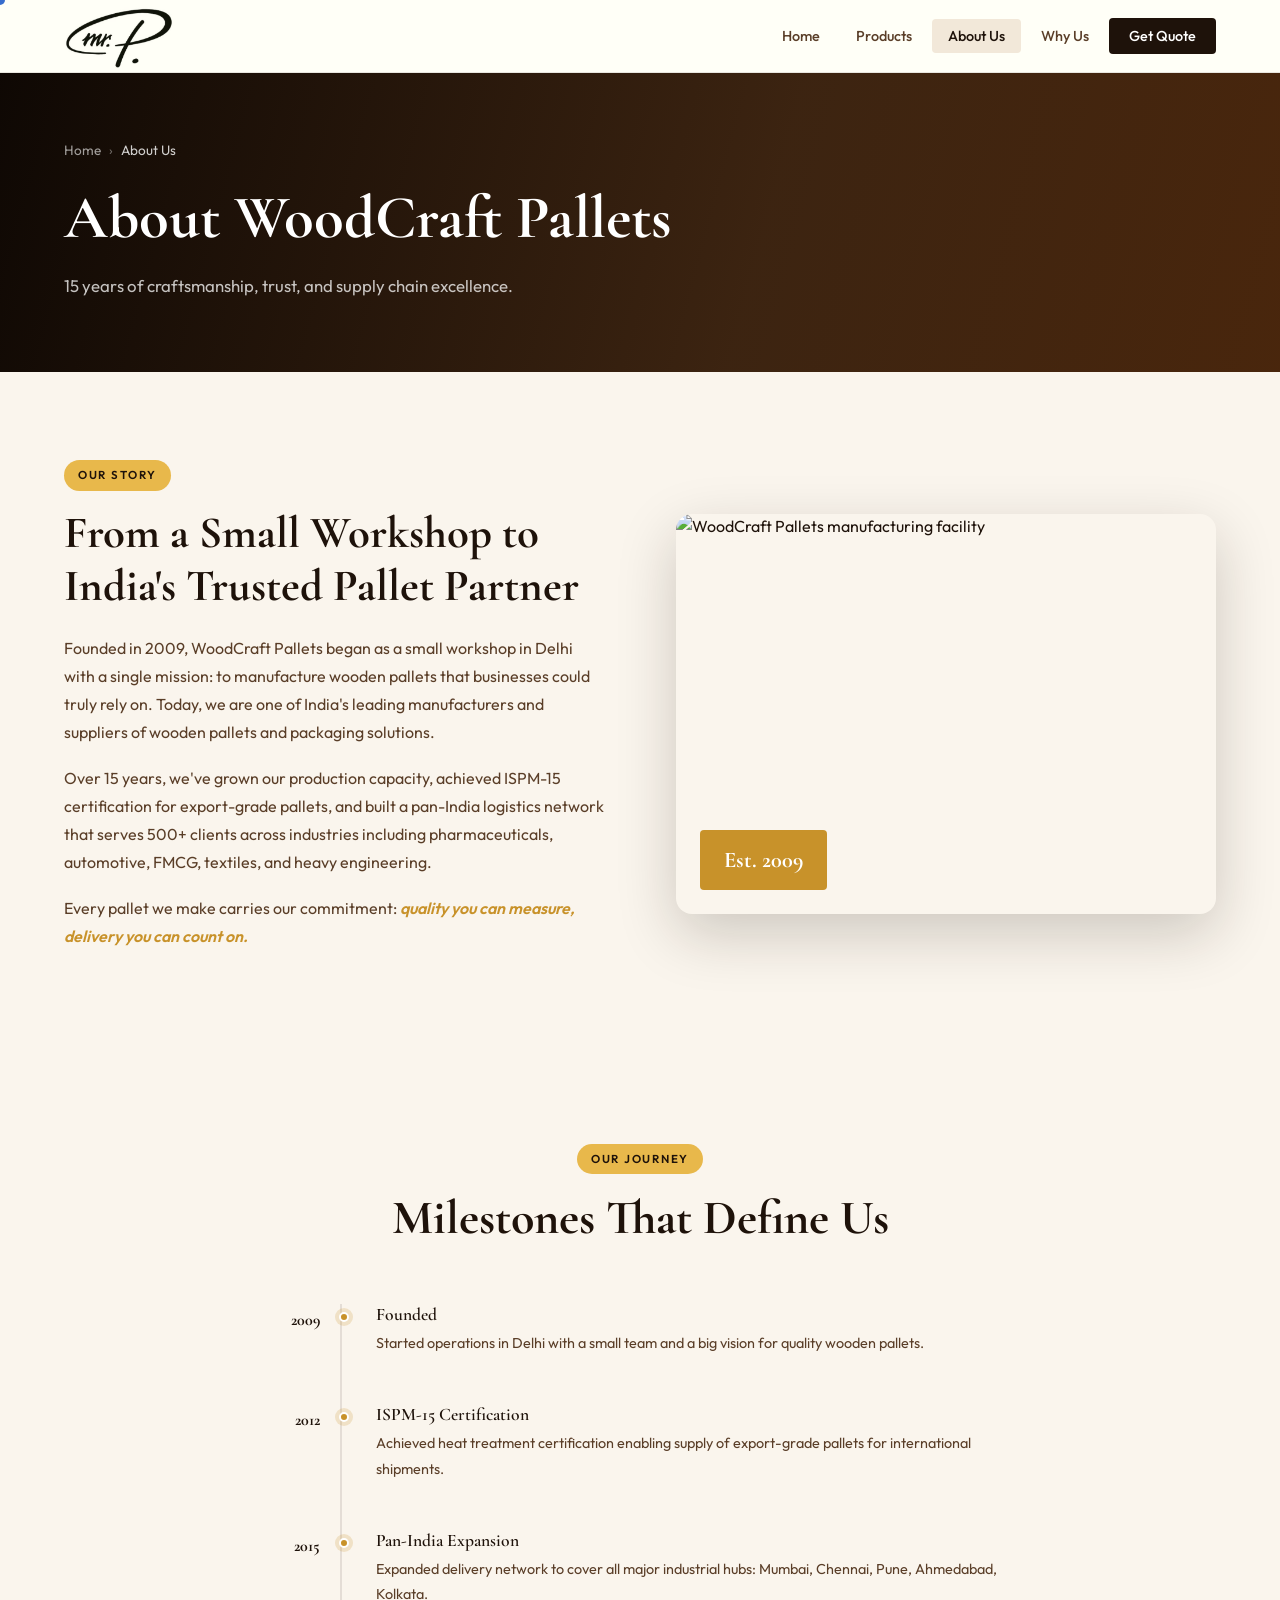
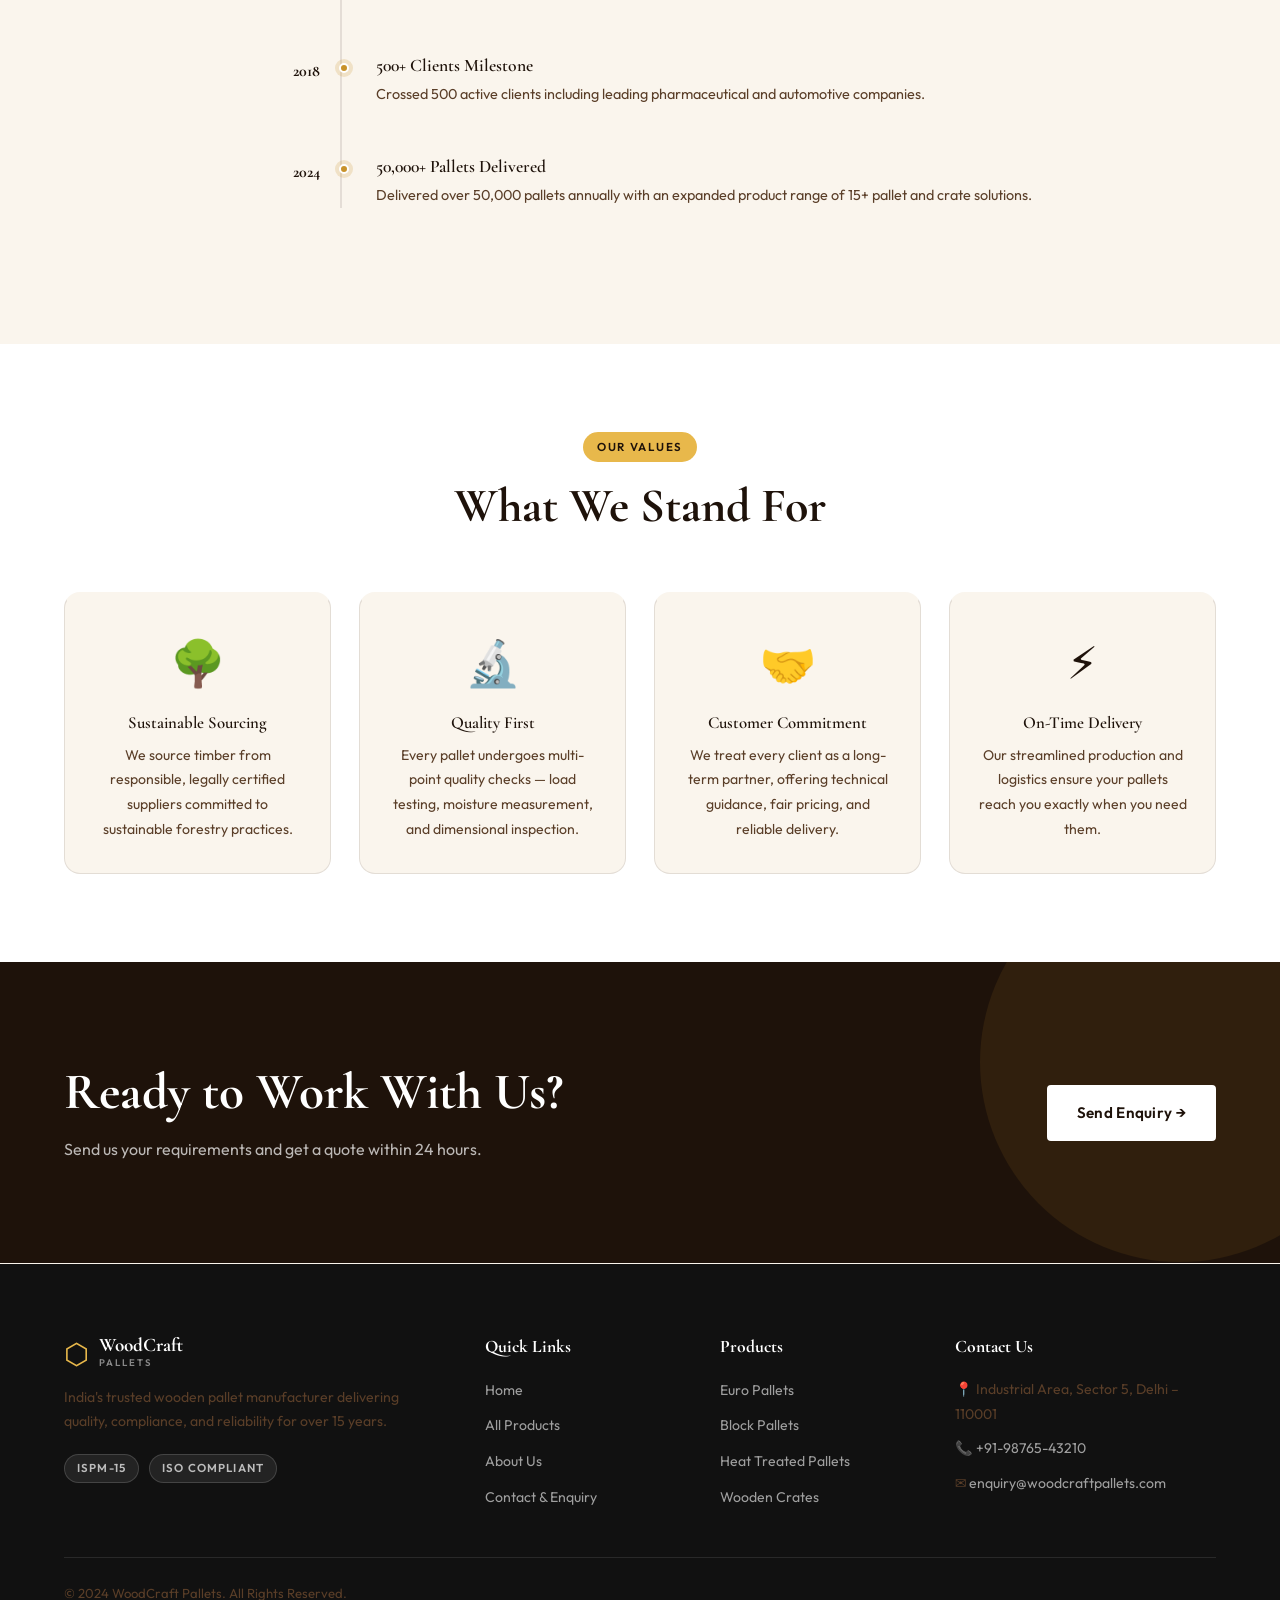
==== commit e02a6006: "updated logo and loader of each pages" ====
--- a/about.html
+++ b/about.html
@@ -15,7 +15,14 @@
 <body>
 
 <!-- LOADER -->
-<div class="page-loader" id="page-loader"><div class="loader-inner"><div class="loader-logo"><span class="loader-hex">⬡</span><span class="loader-brand">WoodCraft</span></div><div class="loader-bar"><div class="loader-fill"></div></div></div></div>
+<div class="page-loader" id="page-loader">
+  <div class="loader-inner">
+    <div class="loader-logo">
+      <img src="images/logo.jpeg" alt="" class="logo">
+    </div>
+    <div class="loader-bar"><div class="loader-fill"></div></div>
+  </div>
+</div>
 
 <!-- CURSOR -->
 <div class="custom-cursor" id="cursor"></div>
@@ -23,12 +30,8 @@
 
 <header class="site-header" id="site-header">
   <div class="header-inner container">
-    <a href="index.html" class="logo">
-      <span class="logo-icon">⬡</span>
-      <div class="logo-text">
-        <span class="logo-main">WoodCraft</span>
-        <span class="logo-sub">PALLETS</span>
-      </div>
+   <a href="index.html" class="logo" aria-label="WoodCraft Pallets Home">
+      <img src="images/logo.jpeg" alt="" class="logo">
     </a>
     <nav class="main-nav" id="main-nav" aria-label="Main Navigation">
       <ul>
--- a/css/style.css
+++ b/css/style.css
@@ -163,7 +163,8 @@
   position: fixed;
   top: 0; left: 0; right: 0;
   z-index: 1000;
-  background: rgba(250, 245, 238, 0.95);
+  overflow: hidden;
+  background: #FFFFF7;
   backdrop-filter: blur(12px);
   border-bottom: 1px solid var(--border);
   transition: var(--transition);
@@ -180,6 +181,7 @@
 
 /* LOGO */
 .logo {
+  width: 110px;
   display: flex;
   align-items: center;
   gap: 10px;
--- a/css/enhanced.css
+++ b/css/enhanced.css
@@ -905,6 +905,7 @@
   .strip-features { grid-template-columns: 1fr; }
   .why-inner { gap: 48px; }
   .wsc-card { flex: 1; min-width: 140px; }
+  .hero-stats-bar{display: none;}
 }
 
 @media (max-width: 480px) {
